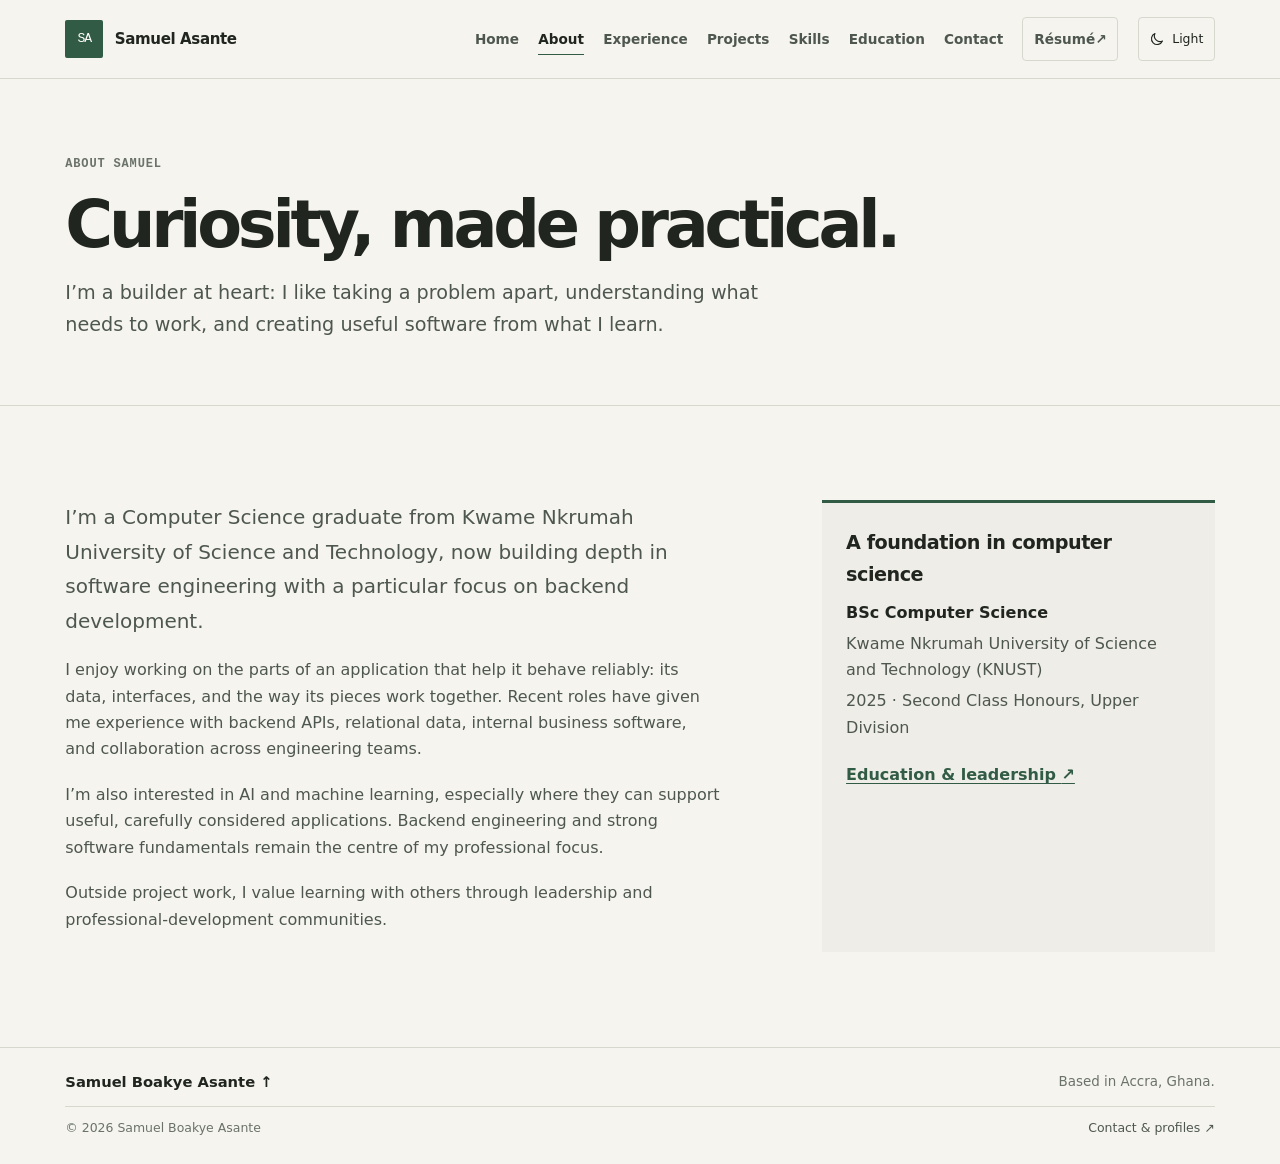
==== about.html @ 65deef9c "Add theme toggle functionality and project pages - Implemented theme toggle feature with dark and li" ====
<!doctype html>
<html lang="en" data-theme="light">
<head>
  <meta charset="utf-8"><meta name="viewport" content="width=device-width, initial-scale=1"><meta name="theme-color" content="#f5f4ef">
  <meta name="description" content="Learn about Samuel Boakye Asante, a computer science graduate and backend-focused software engineer based in Accra, Ghana.">
  <meta property="og:type" content="website"><meta property="og:title" content="About — Samuel Boakye Asante"><meta property="og:description" content="A practical, curious approach to backend engineering and building useful software.">
  <title>About — Samuel Boakye Asante</title><link rel="icon" href="assets/icons/favicon.svg" type="image/svg+xml"><link rel="stylesheet" href="css/styles.css"><script src="js/theme-init.js"></script><script src="js/site.js" defer></script>
</head>
<body>
  <a class="skip-link" href="#main">Skip to content</a>
  <header class="site-header"><div class="header-inner container">
    <a class="wordmark" href="index.html" aria-label="Samuel Boakye Asante, home"><span class="wordmark-mark" aria-hidden="true">SA</span><span class="wordmark-name">Samuel Asante</span></a>
    <button class="menu-toggle" type="button" aria-expanded="false" aria-controls="site-navigation" aria-label="Open navigation"><span class="menu-toggle-lines" aria-hidden="true"></span></button>
    <nav class="site-nav" id="site-navigation" aria-label="Main navigation" data-open="false"><a href="index.html">Home</a><a href="about.html" aria-current="page">About</a><a href="experience.html">Experience</a><a href="projects.html">Projects</a><a href="skills.html">Skills</a><a href="education.html">Education</a><a href="contact.html">Contact</a><a class="nav-resume" href="assets/documents/Samuel-Boakye-Asante-Resume.pdf" target="_blank" rel="noopener noreferrer">Résumé <span aria-hidden="true">↗</span></a>
      <button class="theme-toggle" type="button" aria-label="Switch to dark theme" aria-pressed="false"><svg class="theme-icon icon-moon" viewBox="0 0 24 24" aria-hidden="true"><path d="M20.2 15.1A8.5 8.5 0 0 1 8.9 3.8 8.6 8.6 0 1 0 20.2 15.1Z"/></svg><svg class="theme-icon icon-sun" viewBox="0 0 24 24" aria-hidden="true"><circle cx="12" cy="12" r="4"/><path d="M12 2v2m0 16v2M4.93 4.93l1.41 1.41m11.32 11.32 1.41 1.41M2 12h2m16 0h2M4.93 19.07l1.41-1.41M17.66 6.34l1.41-1.41"/></svg><span class="theme-toggle-label">Light</span></button>
    </nav>
  </div></header>
  <main id="main">
    <header class="page-intro"><div class="container"><p class="page-kicker">About Samuel</p><h1>Curiosity, made practical.</h1><p class="intro-copy">I’m a builder at heart: I like taking a problem apart, understanding what needs to work, and creating useful software from what I learn.</p></div></header>
    <section class="page-content container" aria-label="About and background"><div class="about-layout">
      <div class="prose">
        <p class="lead-copy">I’m a Computer Science graduate from Kwame Nkrumah University of Science and Technology, now building depth in software engineering with a particular focus on backend development.</p>
        <p>I enjoy working on the parts of an application that help it behave reliably: its data, interfaces, and the way its pieces work together. Recent roles have given me experience with backend APIs, relational data, internal business software, and collaboration across engineering teams.</p>
        <p>I’m also interested in AI and machine learning, especially where they can support useful, carefully considered applications. Backend engineering and strong software fundamentals remain the centre of my professional focus.</p>
        <p>Outside project work, I value learning with others through leadership and professional-development communities.</p>
      </div>
      <aside class="about-aside" aria-labelledby="foundation-title"><h2 id="foundation-title">A foundation in computer science</h2><p class="about-degree">BSc Computer Science</p><p>Kwame Nkrumah University of Science and Technology (KNUST)</p><p>2025 · Second Class Honours, Upper Division</p><a class="inline-link" href="education.html">Education &amp; leadership <span aria-hidden="true">↗</span></a></aside>
    </div></section>
  </main>
  <footer class="site-footer"><div class="footer-inner container"><a class="footer-name" href="index.html">Samuel Boakye Asante <span aria-hidden="true">↑</span></a><p>Based in Accra, Ghana.</p><div class="footer-meta"><span>© <span data-current-year>2026</span> Samuel Boakye Asante</span><a href="contact.html">Contact &amp; profiles <span aria-hidden="true">↗</span></a></div></div></footer>
</body>
</html>
---- css/styles.css ----
/* Editorial portfolio system: quiet neutrals, evergreen accents, clear type. */
:root {
  color-scheme: light;
  --page: #f5f4ef;
  --surface: #eeede7;
  --surface-raised: #fbfaf6;
  --surface-tint: #e8ece6;
  --ink: #20251f;
  --ink-soft: #4e574f;
  --muted: #6a726a;
  --line: #d6d8ce;
  --accent: #315b45;
  --accent-hover: #244936;
  --accent-soft: #e5ece5;
  --on-accent: #fffefa;
  --focus: #9a641c;
  --contact-panel: #e8ece6;
  --contact-panel-border: #d3dbd2;
  --contact-panel-ink: #202a22;
  --contact-panel-muted: #4d5a4f;
  --container: 1200px;
  --gutter: clamp(1.25rem, 5.1vw, 4.75rem);
  --space-section: clamp(3.75rem, 7.4vw, 6.75rem);
  --radius-small: 4px;
  --radius-medium: 10px;
  --ease: 160ms ease;
  --font-sans: "Aptos", "Segoe UI", system-ui, -apple-system, BlinkMacSystemFont, sans-serif;
  --font-mono: "Cascadia Code", "SFMono-Regular", Consolas, monospace;
}

html[data-theme="dark"] {
  color-scheme: dark;
  --page: #151a16;
  --surface: #1c241e;
  --surface-raised: #202922;
  --surface-tint: #222e25;
  --ink: #edf0e9;
  --ink-soft: #c3cbc1;
  --muted: #9ba59a;
  --line: #374239;
  --accent: #b5d0a2;
  --accent-hover: #d0e2c4;
  --accent-soft: #28372b;
  --on-accent: #1b241d;
  --focus: #f2d487;
  --contact-panel: #202b23;
  --contact-panel-border: #3b4a3d;
  --contact-panel-ink: #f0f3ec;
  --contact-panel-muted: #c1cbbf;
}

*, *::before, *::after { box-sizing: border-box; }
html { background: var(--page); scroll-padding-top: 6rem; }
body {
  margin: 0;
  background: var(--page);
  color: var(--ink);
  font-family: var(--font-sans);
  font-size: 1rem;
  line-height: 1.65;
  text-rendering: optimizeLegibility;
  -webkit-font-smoothing: antialiased;
}
body, button, a { transition: background-color var(--ease), color var(--ease), border-color var(--ease); }
a { color: inherit; }
button, a { -webkit-tap-highlight-color: transparent; }
button { font: inherit; }
svg { display: block; }
::selection { background: var(--accent); color: var(--on-accent); }

.container { width: min(var(--container), 100% - 2 * var(--gutter)); margin-inline: auto; }
.skip-link {
  position: fixed; z-index: 100; top: .75rem; left: .75rem; padding: .7rem 1rem;
  transform: translateY(-160%); background: var(--ink); color: var(--page); border-radius: var(--radius-small);
}
.skip-link:focus { transform: translateY(0); }
:focus-visible { outline: 3px solid var(--focus); outline-offset: 4px; }

.site-header { position: sticky; z-index: 20; top: 0; background: var(--page); border-bottom: 1px solid var(--line); }
.header-inner { min-height: 78px; display: flex; align-items: center; justify-content: space-between; gap: 1.5rem; }
.wordmark { display: inline-flex; align-items: center; gap: .72rem; text-decoration: none; flex: 0 0 auto; }
.wordmark-mark {
  display: grid; width: 38px; height: 38px; place-items: center; background: var(--accent); color: var(--on-accent);
  font-family: var(--font-mono); font-size: .82rem; letter-spacing: -.08em; border-radius: 2px;
}
.wordmark-name { font-size: .94rem; font-weight: 660; letter-spacing: -.025em; white-space: nowrap; }
.site-nav { display: flex; align-items: center; gap: clamp(.7rem, 1.5vw, 1.35rem); }
.site-nav > a { position: relative; padding: .55rem 0; color: var(--ink-soft); font-size: .85rem; font-weight: 560; text-decoration: none; white-space: nowrap; }
.site-nav > a::after { position: absolute; right: 0; bottom: .28rem; left: 0; height: 1px; background: var(--accent); content: ""; transform: scaleX(0); transform-origin: left; transition: transform var(--ease); }
.site-nav > a:hover, .site-nav > a[aria-current="page"] { color: var(--ink); }
.site-nav > a:hover::after, .site-nav > a[aria-current="page"]::after { transform: scaleX(1); }
.site-nav > a[aria-current="page"] { font-weight: 700; }
.nav-resume { min-height: 44px; display: inline-flex; align-items: center; padding: .5rem .68rem !important; border: 1px solid var(--line); border-radius: var(--radius-small); }
.nav-resume::after { display: none; }
.nav-resume::after { display: none; }
.theme-toggle, .menu-toggle {
  min-width: 44px; min-height: 44px; display: inline-flex; align-items: center; justify-content: center; gap: .45rem;
  border: 1px solid var(--line); border-radius: var(--radius-small); background: transparent; color: var(--ink); cursor: pointer;
}
.theme-toggle { padding: .45rem .65rem; font-size: .78rem; }
.theme-toggle:hover, .menu-toggle:hover { background: var(--surface); }
.theme-icon { width: 16px; height: 16px; fill: none; stroke: currentColor; stroke-width: 1.7; stroke-linecap: round; stroke-linejoin: round; }
.icon-sun { display: none; }
html[data-theme="dark"] .icon-moon { display: none; }
html[data-theme="dark"] .icon-sun { display: block; }
.menu-toggle { display: none; width: 44px; padding: 0; }
.menu-toggle-lines, .menu-toggle-lines::before, .menu-toggle-lines::after { width: 18px; height: 1.5px; display: block; background: currentColor; transition: transform var(--ease); }
.menu-toggle-lines { position: relative; }
.menu-toggle-lines::before, .menu-toggle-lines::after { position: absolute; left: 0; content: ""; }
.menu-toggle-lines::before { top: -6px; }
.menu-toggle-lines::after { top: 6px; }
.menu-toggle[aria-expanded="true"] .menu-toggle-lines { background: transparent; }
.menu-toggle[aria-expanded="true"] .menu-toggle-lines::before { top: 0; transform: rotate(45deg); }
.menu-toggle[aria-expanded="true"] .menu-toggle-lines::after { top: 0; transform: rotate(-45deg); }

.eyebrow, .section-index, .page-kicker, .subsection-label, .project-category, .entry-date, .meta-label {
  color: var(--muted); font-family: var(--font-mono); font-size: .75rem; font-weight: 560; letter-spacing: .07em; line-height: 1.45; text-transform: uppercase;
}
.eyebrow { display: flex; align-items: center; gap: .65rem; margin: 0 0 1.4rem; }
.eyebrow-rule { width: 26px; height: 1px; background: var(--accent); }
.page-intro { padding-block: clamp(3rem, 6vw, 5.1rem) clamp(2.6rem, 5vw, 4rem); border-bottom: 1px solid var(--line); }
.page-kicker { margin: 0 0 1.1rem; }
.page-intro h1, .hero h1, .case-header h1 {
  max-width: 950px; margin: 0; font-size: clamp(2.6rem, 6.4vw, 5.45rem); font-weight: 580; letter-spacing: -.065em; line-height: 1.02;
}
.page-intro h1 { font-size: clamp(2.55rem, 5.1vw, 4.35rem); }
.page-intro .intro-copy { max-width: 730px; margin: 1.25rem 0 0; color: var(--ink-soft); font-size: clamp(1.05rem, 1.7vw, 1.2rem); line-height: 1.65; }
.page-content { padding-block: var(--space-section); }
.section-heading { display: flex; align-items: baseline; justify-content: space-between; gap: 2rem; margin-bottom: 2rem; }
.section-heading h2, .content-heading { margin: 0; font-size: clamp(1.7rem, 3.5vw, 2.55rem); font-weight: 570; letter-spacing: -.045em; line-height: 1.13; }
.section-heading p:not(.section-index) { max-width: 560px; margin: .7rem 0 0; color: var(--ink-soft); }
.section-index { flex: 0 0 auto; margin: 0; }
.lead-copy { max-width: 760px; color: var(--ink-soft); font-size: clamp(1.06rem, 1.8vw, 1.25rem); line-height: 1.72; }
.lead-copy:first-child { margin-top: 0; }
.accent-text { color: var(--accent); }
.text-link, .inline-link { color: var(--accent); font-weight: 650; text-decoration-thickness: 1px; text-underline-offset: .2em; }
.text-link:hover, .inline-link:hover { color: var(--accent-hover); text-decoration-thickness: 2px; }
.button {
  min-height: 48px; display: inline-flex; align-items: center; justify-content: center; gap: .75rem; padding: .72rem 1rem;
  border: 1px solid transparent; border-radius: var(--radius-small); font-size: .9rem; font-weight: 650; line-height: 1.2; text-decoration: none;
}
.button-primary { background: var(--accent); color: var(--on-accent); }
.button-primary:hover { background: var(--accent-hover); }
.button-secondary { border-color: var(--line); background: transparent; color: var(--ink); }
.button-secondary:hover { background: var(--surface); }
.button-arrow { font-size: 1.08rem; }

/* Home: a shorter overview with clear next steps into the dedicated pages. */
.hero { display: grid; grid-template-columns: minmax(0, 1.55fr) minmax(250px, .75fr); gap: clamp(2.5rem, 7vw, 6.5rem); align-items: center; min-height: 540px; padding-block: clamp(4rem, 8vw, 7rem); }
.hero h1 { max-width: 810px; }
.hero h1 span { display: block; }
.hero .hero-accent { color: var(--accent); }
.hero-intro { max-width: 650px; margin: 1.5rem 0 0; color: var(--ink-soft); font-size: clamp(1.08rem, 1.8vw, 1.25rem); line-height: 1.7; }
.hero-actions { display: flex; align-items: center; flex-wrap: wrap; gap: .9rem 1.3rem; margin-top: 1.8rem; }
.hero-socials { display: flex; gap: 1.2rem; margin-top: 1.35rem; font-size: .9rem; }
.hero-card { align-self: stretch; display: flex; flex-direction: column; justify-content: space-between; min-height: 320px; padding: 1.6rem; border: 1px solid var(--line); background: var(--surface); }
.hero-card-label { margin: 0; color: var(--muted); font-family: var(--font-mono); font-size: .73rem; letter-spacing: .07em; text-transform: uppercase; }
.hero-card h2 { max-width: 280px; margin: 1.5rem 0 1rem; font-size: clamp(1.45rem, 2.3vw, 2rem); font-weight: 570; letter-spacing: -.045em; line-height: 1.2; }
.hero-card p:not(.hero-card-label) { max-width: 330px; margin: 0; color: var(--ink-soft); font-size: .95rem; }
.hero-card-bottom { display: flex; align-items: center; justify-content: space-between; gap: .7rem; margin-top: 2rem; padding-top: 1rem; border-top: 1px solid var(--line); color: var(--muted); font-size: .8rem; }
.hero-card-bottom strong { color: var(--ink); font-weight: 620; }
.home-work { padding-block: var(--space-section); background: var(--surface); border-block: 1px solid var(--line); }
.home-project-grid { display: grid; grid-template-columns: repeat(2, minmax(0, 1fr)); gap: 1rem; }
.home-project { display: grid; grid-template-columns: 50px 1fr auto; align-items: start; gap: 1rem; min-height: 150px; padding: 1.35rem; border: 1px solid var(--line); background: var(--page); text-decoration: none; }
.home-project:hover { border-color: var(--accent); }
.home-project-number { color: var(--muted); font-family: var(--font-mono); font-size: .76rem; }
.home-project h3 { margin: -.25rem 0 .35rem; font-size: 1.16rem; font-weight: 630; letter-spacing: -.025em; }
.home-project p { max-width: 500px; margin: 0; color: var(--ink-soft); font-size: .9rem; line-height: 1.55; }
.home-project-arrow { color: var(--accent); font-size: 1.2rem; }
.home-next { display: flex; justify-content: flex-end; margin-top: 1.5rem; }
.home-experience { display: grid; grid-template-columns: .7fr 1.3fr; gap: 3rem; padding-block: var(--space-section); }
.home-experience-copy h2 { max-width: 380px; margin: 0; font-size: clamp(1.75rem, 3vw, 2.5rem); font-weight: 560; letter-spacing: -.045em; line-height: 1.15; }
.home-experience-copy p { max-width: 380px; margin: .9rem 0 1.2rem; color: var(--ink-soft); }
.experience-preview { border-top: 1px solid var(--line); }
.experience-preview-row { display: grid; grid-template-columns: 155px 1fr; gap: 1.2rem; padding: 1.2rem 0; border-bottom: 1px solid var(--line); }
.experience-preview-row p { margin: 0; }
.experience-preview-row .entry-date { padding-top: .2rem; }
.experience-preview-row strong { display: block; font-size: 1.02rem; font-weight: 640; }
.experience-preview-row span { color: var(--ink-soft); font-size: .9rem; }

/* Dedicated content pages. */
.about-layout { display: grid; grid-template-columns: minmax(0, 1.25fr) minmax(240px, .75fr); gap: clamp(2.5rem, 8vw, 8rem); }
.prose { max-width: 740px; }
.prose p { margin: 0 0 1.2rem; color: var(--ink-soft); }
.about-aside { padding: 1.5rem; border-top: 3px solid var(--accent); background: var(--surface); }
.about-aside h2 { margin: 0 0 .55rem; font-size: 1.2rem; font-weight: 630; letter-spacing: -.025em; }
.about-aside p { margin: .3rem 0; color: var(--ink-soft); }
.about-aside .about-degree { color: var(--ink); font-weight: 630; }
.about-aside a { display: inline-block; margin-top: 1rem; }

.experience-list { border-top: 1px solid var(--line); }
.experience-entry { display: grid; grid-template-columns: minmax(160px, .38fr) minmax(0, 1fr); gap: clamp(1.5rem, 4vw, 4rem); padding: 2rem 0 2.2rem; border-bottom: 1px solid var(--line); }
.experience-date { margin: 0 0 .45rem; color: var(--muted); font-family: var(--font-mono); font-size: .77rem; line-height: 1.5; text-transform: uppercase; }
.experience-location { margin: 0; color: var(--muted); font-size: .9rem; }
.experience-main h2 { margin: 0; font-size: clamp(1.45rem, 2.5vw, 1.9rem); font-weight: 610; letter-spacing: -.035em; line-height: 1.2; }
.experience-org { margin: .35rem 0 .9rem; color: var(--accent); font-weight: 650; }
.experience-main > p:not(.experience-org) { max-width: 780px; margin: 0; color: var(--ink-soft); }
.experience-main ul { display: grid; gap: .55rem; margin: .95rem 0 0; padding-left: 1.2rem; color: var(--ink-soft); }
.experience-main li { padding-left: .15rem; }
.tag-list { display: flex; flex-wrap: wrap; gap: .45rem; margin-top: 1rem; }
.tag-list span { padding: .3rem .55rem; border: 1px solid var(--line); color: var(--ink-soft); font-size: .75rem; line-height: 1.35; }

.projects-grid { display: grid; grid-template-columns: repeat(2, minmax(0, 1fr)); gap: 1rem; }
.project-card { display: flex; flex-direction: column; min-height: 355px; padding: clamp(1.25rem, 2.5vw, 1.8rem); border: 1px solid var(--line); background: var(--surface-raised); }
.project-card:hover { border-color: color-mix(in srgb, var(--accent) 55%, var(--line)); }
.project-card-top { display: flex; align-items: center; justify-content: space-between; gap: .7rem; }
.project-number { color: var(--muted); font-family: var(--font-mono); font-size: .74rem; }
.project-category { font-size: .68rem; text-align: right; }
.project-card h2 { margin: 1.2rem 0 .65rem; font-size: clamp(1.35rem, 2.2vw, 1.75rem); font-weight: 625; letter-spacing: -.04em; line-height: 1.15; }
.project-card h2 a { text-decoration: none; }
.project-card h2 a:hover { color: var(--accent); }
.project-description { max-width: 560px; margin: 0; color: var(--ink-soft); font-size: .96rem; }
.project-role { margin: .85rem 0 0; color: var(--ink-soft); font-size: .86rem; }
.project-role strong { color: var(--ink); font-weight: 650; }
.project-card .tag-list { margin-top: 1rem; }
.project-card-bottom { display: flex; align-items: flex-end; justify-content: space-between; gap: 1rem; margin-top: auto; padding-top: 1.4rem; }
.project-status { display: flex; align-items: center; gap: .48rem; max-width: 260px; margin: 0; color: var(--muted); font-size: .8rem; line-height: 1.4; }
.status-mark { flex: 0 0 7px; width: 7px; height: 7px; border-radius: 50%; background: var(--accent); }
.project-links { display: flex; flex-wrap: wrap; justify-content: flex-end; gap: .75rem; font-size: .82rem; }
.projects-note { margin: 1.4rem 0 0; color: var(--muted); font-size: .86rem; }

.skills-grid { display: grid; grid-template-columns: repeat(2, minmax(0, 1fr)); border-top: 1px solid var(--line); }
.skill-group { padding: 1.5rem 1.5rem 1.5rem 0; border-bottom: 1px solid var(--line); }
.skill-group:nth-child(odd) { border-right: 1px solid var(--line); }
.skill-group:nth-child(even) { padding-left: 1.5rem; }
.skill-group h2 { margin: 0 0 .6rem; font-size: 1.08rem; font-weight: 640; letter-spacing: -.02em; }
.skill-group p { margin: 0; color: var(--ink-soft); }
.skills-note { max-width: 680px; margin: 1.4rem 0 0; color: var(--muted); font-size: .88rem; }

.education-layout { display: grid; grid-template-columns: minmax(0, 1.1fr) minmax(250px, .9fr); gap: 3rem; }
.credential-card { padding: 1.6rem; border: 1px solid var(--line); background: var(--surface); }
.credential-card + .credential-card { margin-top: 1rem; }
.credential-card .entry-date { margin: 0 0 .65rem; }
.credential-card h2 { margin: 0; font-size: 1.35rem; font-weight: 630; letter-spacing: -.03em; line-height: 1.25; }
.credential-card p { margin: .45rem 0 0; color: var(--ink-soft); }
.credential-card .credential-detail { color: var(--ink); font-weight: 620; }
.education-side h2 { margin: 0 0 1rem; font-size: 1.35rem; font-weight: 600; letter-spacing: -.035em; }
.leadership-list { margin: 0; padding: 0; list-style: none; border-top: 1px solid var(--line); }
.leadership-list li { display: grid; gap: .22rem; padding: 1rem 0; border-bottom: 1px solid var(--line); }
.leadership-list strong { font-size: .98rem; font-weight: 640; }
.leadership-list span { color: var(--ink-soft); font-size: .9rem; }

/* Contact uses quiet, theme-specific surfaces instead of an accent full-bleed block. */
.contact-layout { display: grid; grid-template-columns: minmax(0, .9fr) minmax(350px, 1.1fr); gap: clamp(2rem, 6vw, 5.5rem); align-items: start; }
.contact-intro h2 { max-width: 480px; margin: 0; font-size: clamp(2rem, 4vw, 3.3rem); font-weight: 570; letter-spacing: -.055em; line-height: 1.08; }
.contact-intro > p:not(.page-kicker) { max-width: 440px; margin: 1rem 0 1.4rem; color: var(--ink-soft); font-size: 1.05rem; }
.contact-panel { padding: clamp(1.25rem, 3vw, 2rem); border: 1px solid var(--contact-panel-border); background: var(--contact-panel); color: var(--contact-panel-ink); }
.contact-panel-heading { display: flex; align-items: baseline; justify-content: space-between; gap: 1rem; margin-bottom: .5rem; padding-bottom: 1rem; border-bottom: 1px solid var(--contact-panel-border); }
.contact-panel-heading h2 { margin: 0; font-size: 1.1rem; font-weight: 640; letter-spacing: -.02em; }
.contact-panel-heading span { color: var(--contact-panel-muted); font-family: var(--font-mono); font-size: .7rem; letter-spacing: .06em; text-transform: uppercase; }
.contact-list { margin: 0; }
.contact-row { display: grid; grid-template-columns: 108px minmax(0, 1fr); gap: .75rem; padding: .9rem 0; border-bottom: 1px solid var(--contact-panel-border); }
.contact-row dt { color: var(--contact-panel-muted); font-family: var(--font-mono); font-size: .72rem; letter-spacing: .045em; text-transform: uppercase; }
.contact-row dd { min-width: 0; margin: 0; overflow-wrap: anywhere; font-weight: 560; }
.contact-row a { color: var(--contact-panel-ink); text-decoration-color: var(--contact-panel-muted); text-underline-offset: .2em; }
.contact-row a:hover { color: var(--accent); text-decoration-color: currentColor; }
.contact-actions { display: flex; flex-wrap: wrap; gap: .7rem; margin-top: 1.3rem; }
.contact-actions .button-primary { background: var(--accent); color: var(--on-accent); }
.contact-actions .button-secondary { border-color: var(--contact-panel-border); color: var(--contact-panel-ink); }
.contact-actions .button-secondary:hover { background: var(--surface); }

/* Project detail pages. */
.case-header { padding-block: 2.6rem 3rem; border-bottom: 1px solid var(--line); }
.case-back { display: inline-flex; gap: .55rem; margin-bottom: 2.25rem; color: var(--accent); font-size: .88rem; font-weight: 620; text-decoration-thickness: 1px; text-underline-offset: .2em; }
.case-kicker { margin: 0 0 .8rem; color: var(--muted); font-family: var(--font-mono); font-size: .75rem; letter-spacing: .06em; text-transform: uppercase; }
.case-header h1 { font-size: clamp(2.7rem, 6vw, 4.9rem); }
.case-lede { max-width: 770px; margin: 1rem 0 0; color: var(--ink-soft); font-size: clamp(1.05rem, 1.8vw, 1.22rem); }
.case-meta { display: grid; grid-template-columns: repeat(3, minmax(0, 1fr)); gap: 1.5rem; margin: 2rem 0 0; padding-top: 1.2rem; border-top: 1px solid var(--line); }
.case-meta div { min-width: 0; }
.case-meta dt { margin-bottom: .3rem; color: var(--muted); font-family: var(--font-mono); font-size: .7rem; letter-spacing: .05em; text-transform: uppercase; }
.case-meta dd { margin: 0; color: var(--ink); font-size: .91rem; font-weight: 590; }
.case-body { display: grid; grid-template-columns: minmax(0, 1fr) 280px; gap: clamp(2.5rem, 8vw, 7rem); padding-block: clamp(3rem, 6vw, 5rem); }
.case-prose { max-width: 740px; }
.case-prose section + section { margin-top: 2.8rem; }
.case-prose h2 { margin: 0 0 .75rem; font-size: 1.45rem; font-weight: 620; letter-spacing: -.035em; }
.case-prose p { margin: 0 0 .9rem; color: var(--ink-soft); }
.case-aside { align-self: start; border-top: 2px solid var(--accent); }
.case-aside section { padding: 1.1rem 0; border-bottom: 1px solid var(--line); }
.case-aside h2 { margin: 0 0 .45rem; font-size: .95rem; font-weight: 650; }
.case-aside p { margin: 0; color: var(--ink-soft); font-size: .88rem; }
.case-aside .case-actions { margin-top: .75rem; }
.case-footer { display: flex; justify-content: space-between; gap: 1rem; padding-block: 1.4rem; border-top: 1px solid var(--line); }
.case-footer a { color: var(--accent); font-weight: 630; text-decoration-thickness: 1px; text-underline-offset: .2em; }

.site-footer { margin-top: auto; border-top: 1px solid var(--line); }
.footer-inner { display: grid; grid-template-columns: 1fr auto; gap: .7rem 2rem; align-items: center; padding-block: 1.4rem 1.6rem; }
.footer-name { font-size: .92rem; font-weight: 650; text-decoration: none; }
.footer-inner > p { justify-self: end; margin: 0; color: var(--muted); font-size: .84rem; }
.footer-meta { grid-column: 1 / -1; display: flex; justify-content: space-between; gap: 1rem; padding-top: .7rem; border-top: 1px solid var(--line); color: var(--muted); font-size: .78rem; }
.footer-meta a { color: var(--ink-soft); text-decoration: none; }
.footer-meta a:hover { color: var(--accent); text-decoration: underline; }

@media (max-width: 1080px) {
  .header-inner { min-height: 72px; }
  .menu-toggle { display: inline-flex; order: 3; }
  .site-nav {
    position: absolute; top: 100%; right: 0; left: 0; display: none; align-items: stretch; gap: 0;
    padding: .5rem var(--gutter) 1rem; border-bottom: 1px solid var(--line); background: var(--page);
  }
  .site-nav[data-open="true"] { display: flex; flex-direction: column; }
  .site-nav > a { padding: .78rem 0; border-bottom: 1px solid var(--line); }
  .site-nav > a::after { display: none; }
  .site-nav > a[aria-current="page"] { color: var(--accent); }
  .nav-resume { align-self: flex-start; margin-top: .65rem; padding: .5rem .68rem !important; border: 1px solid var(--line) !important; }
  .theme-toggle { align-self: flex-start; margin-top: .65rem; }
  .hero { min-height: 490px; }
}
@media (max-width: 760px) {
  :root { --gutter: 1.3rem; --space-section: 3.8rem; }
  .hero { grid-template-columns: 1fr; gap: 2rem; min-height: 0; padding-block: 4.2rem; }
  .hero-card { min-height: 260px; }
  .home-project-grid, .projects-grid { grid-template-columns: 1fr; }
  .home-project { min-height: 132px; }
  .home-experience, .about-layout, .education-layout, .contact-layout { grid-template-columns: 1fr; gap: 2rem; }
  .experience-entry { grid-template-columns: 1fr; gap: .8rem; padding-block: 1.6rem; }
  .experience-date { margin-bottom: .2rem; }
  .case-body { grid-template-columns: 1fr; gap: 2rem; }
  .case-aside { max-width: none; }
  .case-meta { gap: .9rem 1rem; }
  .section-heading { display: block; }
  .section-index { margin-bottom: .8rem; }
  .contact-layout { gap: 1.6rem; }
}
@media (max-width: 480px) {
  :root { --gutter: 1rem; }
  .wordmark-name { font-size: .87rem; }
  .wordmark-mark { width: 35px; height: 35px; }
  .hero h1, .page-intro h1 { font-size: clamp(2.35rem, 12vw, 3.5rem); }
  .page-intro { padding-top: 2.6rem; }
  .hero { padding-block: 3.2rem; }
  .hero-actions { align-items: stretch; }
  .hero-actions .button { width: 100%; }
  .hero-actions .text-link { padding-block: .45rem; }
  .home-project { grid-template-columns: 32px minmax(0, 1fr) 14px; gap: .65rem; padding: 1rem; }
  .home-project p { font-size: .85rem; }
  .experience-preview-row { grid-template-columns: 1fr; gap: .25rem; }
  .project-card { min-height: 0; }
  .project-card-bottom { align-items: flex-start; flex-direction: column; }
  .project-links { justify-content: flex-start; }
  .skills-grid { grid-template-columns: 1fr; }
  .skill-group, .skill-group:nth-child(even), .skill-group:nth-child(odd) { padding: 1.2rem 0; border-right: 0; }
  .case-meta { grid-template-columns: 1fr; }
  .case-footer { align-items: flex-start; flex-direction: column; }
  .contact-row { grid-template-columns: 82px minmax(0, 1fr); }
  .contact-panel-heading { align-items: flex-start; flex-direction: column; gap: .25rem; }
  .footer-inner { grid-template-columns: 1fr; }
  .footer-inner > p { justify-self: start; }
  .footer-meta { grid-column: auto; }
}
@media (prefers-reduced-motion: reduce) {
  *, *::before, *::after { scroll-behavior: auto !important; transition-duration: .01ms !important; animation-duration: .01ms !important; animation-iteration-count: 1 !important; }
}
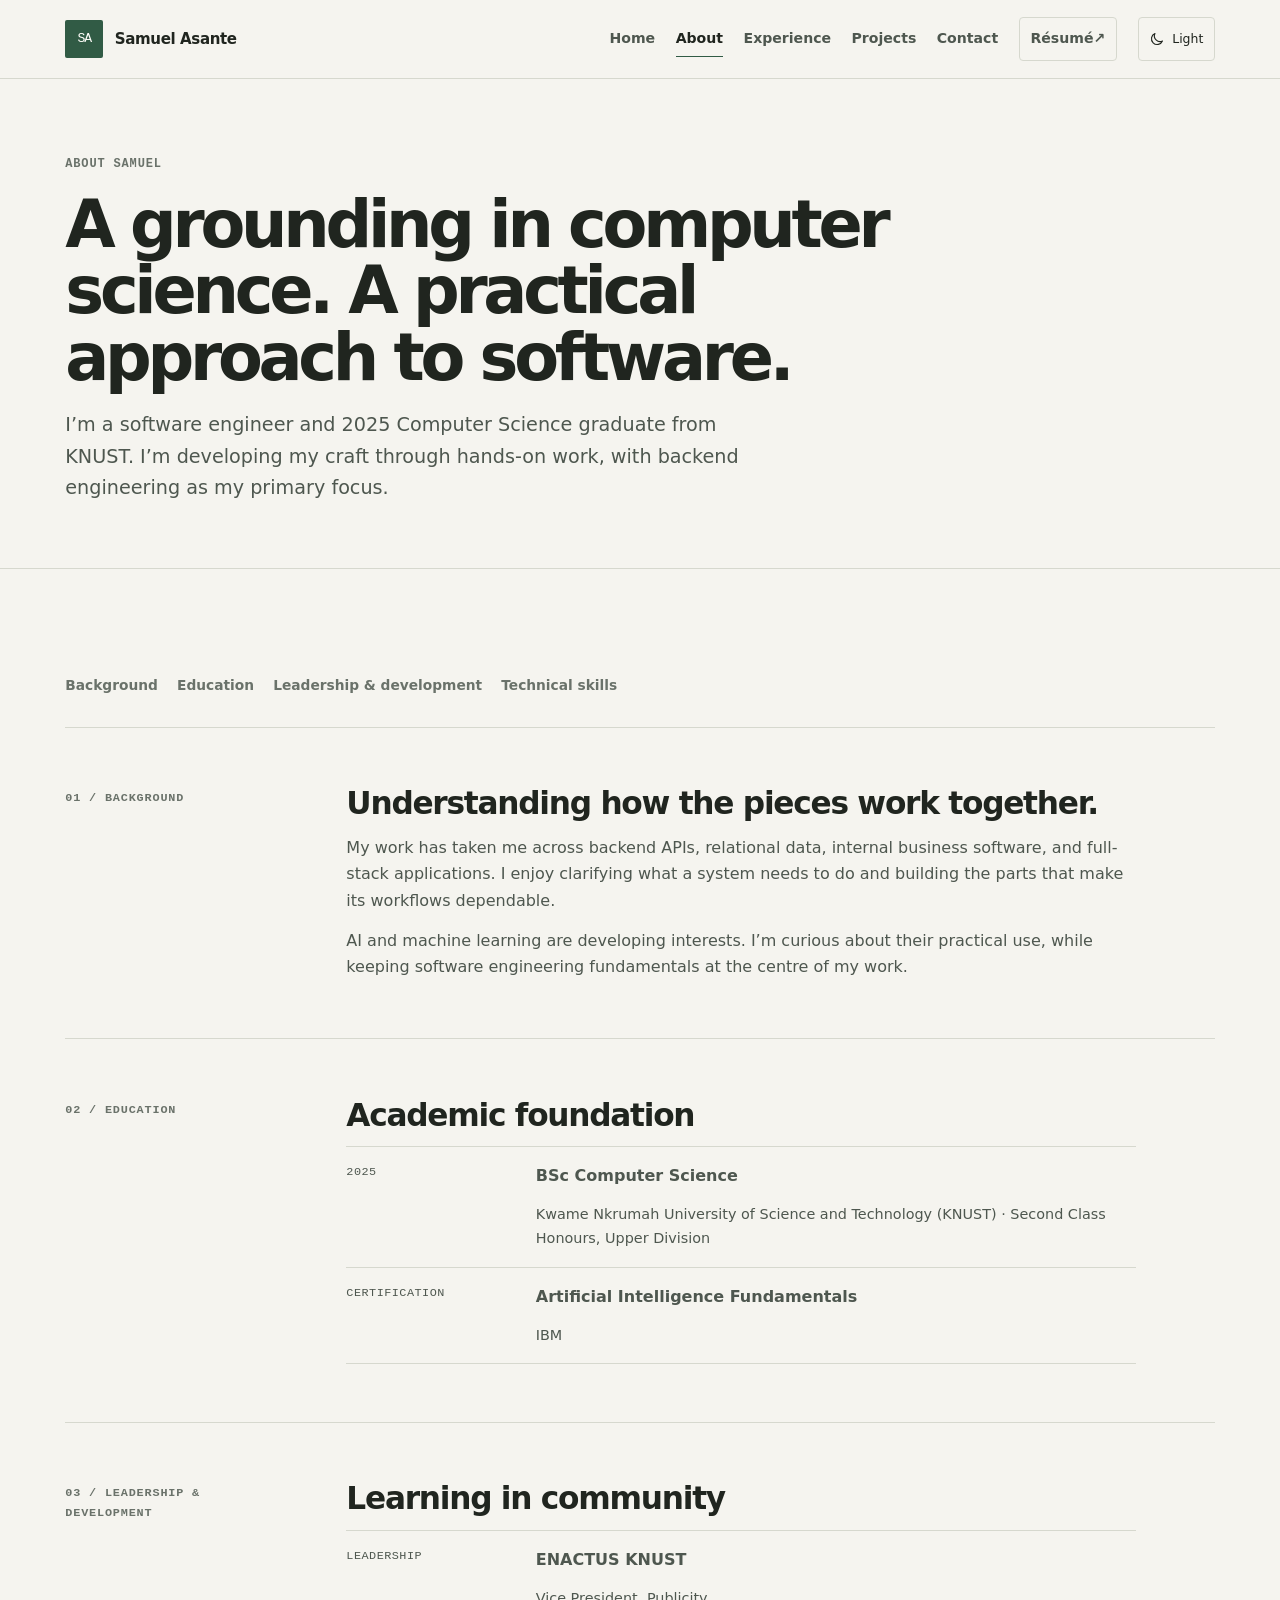
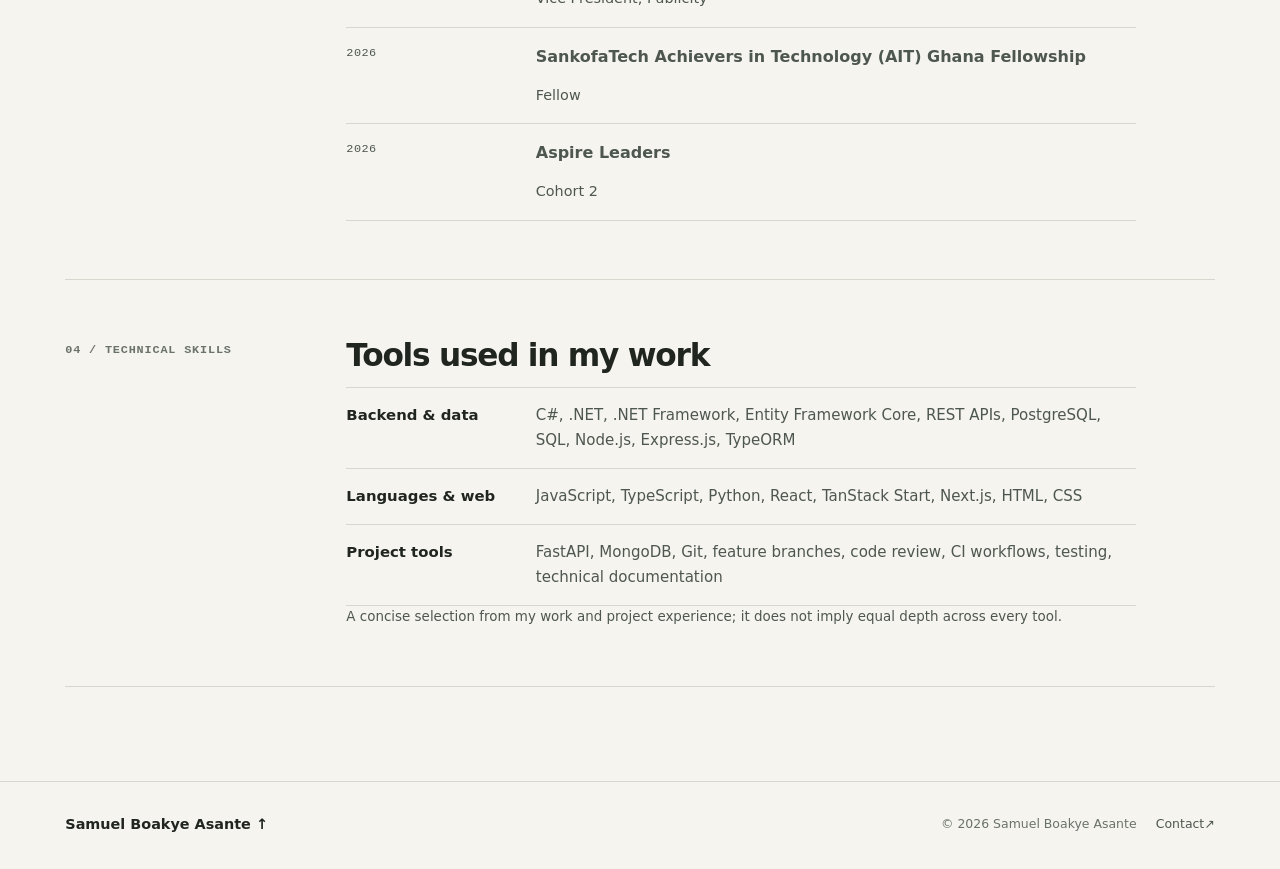
==== commit 38a10f60: "Refactor project pages for clarity and consistency; update metadata, improve descriptions, and strea" ====
--- a/about.html
+++ b/about.html
@@ -2,8 +2,8 @@
 <html lang="en" data-theme="light">
 <head>
   <meta charset="utf-8"><meta name="viewport" content="width=device-width, initial-scale=1"><meta name="theme-color" content="#f5f4ef">
-  <meta name="description" content="Learn about Samuel Boakye Asante, a computer science graduate and backend-focused software engineer based in Accra, Ghana.">
-  <meta property="og:type" content="website"><meta property="og:title" content="About — Samuel Boakye Asante"><meta property="og:description" content="A practical, curious approach to backend engineering and building useful software.">
+  <meta name="description" content="Samuel Boakye Asante’s background in computer science, software engineering, technical skills, and professional development.">
+  <meta property="og:type" content="website"><meta property="og:title" content="About — Samuel Boakye Asante"><meta property="og:description" content="Background, education, skills, and interests of software engineer Samuel Boakye Asante.">
   <title>About — Samuel Boakye Asante</title><link rel="icon" href="assets/icons/favicon.svg" type="image/svg+xml"><link rel="stylesheet" href="css/styles.css"><script src="js/theme-init.js"></script><script src="js/site.js" defer></script>
 </head>
 <body>
@@ -11,22 +11,34 @@
   <header class="site-header"><div class="header-inner container">
     <a class="wordmark" href="index.html" aria-label="Samuel Boakye Asante, home"><span class="wordmark-mark" aria-hidden="true">SA</span><span class="wordmark-name">Samuel Asante</span></a>
     <button class="menu-toggle" type="button" aria-expanded="false" aria-controls="site-navigation" aria-label="Open navigation"><span class="menu-toggle-lines" aria-hidden="true"></span></button>
-    <nav class="site-nav" id="site-navigation" aria-label="Main navigation" data-open="false"><a href="index.html">Home</a><a href="about.html" aria-current="page">About</a><a href="experience.html">Experience</a><a href="projects.html">Projects</a><a href="skills.html">Skills</a><a href="education.html">Education</a><a href="contact.html">Contact</a><a class="nav-resume" href="assets/documents/Samuel-Boakye-Asante-Resume.pdf" target="_blank" rel="noopener noreferrer">Résumé <span aria-hidden="true">↗</span></a>
+    <nav class="site-nav" id="site-navigation" aria-label="Main navigation" data-open="false"><a href="index.html">Home</a><a href="about.html" aria-current="page">About</a><a href="experience.html">Experience</a><a href="projects.html">Projects</a><a href="contact.html">Contact</a><a class="nav-resume" href="assets/documents/Samuel-Boakye-Asante-Resume.pdf" target="_blank" rel="noopener noreferrer">Résumé <span aria-hidden="true">↗</span></a>
       <button class="theme-toggle" type="button" aria-label="Switch to dark theme" aria-pressed="false"><svg class="theme-icon icon-moon" viewBox="0 0 24 24" aria-hidden="true"><path d="M20.2 15.1A8.5 8.5 0 0 1 8.9 3.8 8.6 8.6 0 1 0 20.2 15.1Z"/></svg><svg class="theme-icon icon-sun" viewBox="0 0 24 24" aria-hidden="true"><circle cx="12" cy="12" r="4"/><path d="M12 2v2m0 16v2M4.93 4.93l1.41 1.41m11.32 11.32 1.41 1.41M2 12h2m16 0h2M4.93 19.07l1.41-1.41M17.66 6.34l1.41-1.41"/></svg><span class="theme-toggle-label">Light</span></button>
     </nav>
   </div></header>
   <main id="main">
-    <header class="page-intro"><div class="container"><p class="page-kicker">About Samuel</p><h1>Curiosity, made practical.</h1><p class="intro-copy">I’m a builder at heart: I like taking a problem apart, understanding what needs to work, and creating useful software from what I learn.</p></div></header>
-    <section class="page-content container" aria-label="About and background"><div class="about-layout">
-      <div class="prose">
-        <p class="lead-copy">I’m a Computer Science graduate from Kwame Nkrumah University of Science and Technology, now building depth in software engineering with a particular focus on backend development.</p>
-        <p>I enjoy working on the parts of an application that help it behave reliably: its data, interfaces, and the way its pieces work together. Recent roles have given me experience with backend APIs, relational data, internal business software, and collaboration across engineering teams.</p>
-        <p>I’m also interested in AI and machine learning, especially where they can support useful, carefully considered applications. Backend engineering and strong software fundamentals remain the centre of my professional focus.</p>
-        <p>Outside project work, I value learning with others through leadership and professional-development communities.</p>
-      </div>
-      <aside class="about-aside" aria-labelledby="foundation-title"><h2 id="foundation-title">A foundation in computer science</h2><p class="about-degree">BSc Computer Science</p><p>Kwame Nkrumah University of Science and Technology (KNUST)</p><p>2025 · Second Class Honours, Upper Division</p><a class="inline-link" href="education.html">Education &amp; leadership <span aria-hidden="true">↗</span></a></aside>
-    </div></section>
+    <header class="page-intro"><div class="container"><p class="page-kicker">About Samuel</p><h1>A grounding in computer science. A practical approach to software.</h1><p class="intro-copy">I’m a software engineer and 2025 Computer Science graduate from KNUST. I’m developing my craft through hands-on work, with backend engineering as my primary focus.</p></div></header>
+    <div class="page-content container">
+      <nav class="about-index" aria-label="On this page"><a href="#background">Background</a><a href="#education">Education</a><a href="#leadership">Leadership &amp; development</a><a href="#skills">Technical skills</a></nav>
+      <section class="about-section" id="background" aria-labelledby="background-title"><p class="about-section-label">01 / Background</p><div class="about-section-content"><h2 id="background-title">Understanding how the pieces work together.</h2><p>My work has taken me across backend APIs, relational data, internal business software, and full-stack applications. I enjoy clarifying what a system needs to do and building the parts that make its workflows dependable.</p><p>AI and machine learning are developing interests. I’m curious about their practical use, while keeping software engineering fundamentals at the centre of my work.</p></div></section>
+
+      <section class="about-section" id="education" aria-labelledby="education-title"><p class="about-section-label">02 / Education</p><div class="about-section-content"><h2 id="education-title">Academic foundation</h2><div class="about-row-list">
+        <div class="about-row"><p class="about-row-label">2025</p><div><p class="about-row-main">BSc Computer Science</p><p class="about-row-detail">Kwame Nkrumah University of Science and Technology (KNUST) · Second Class Honours, Upper Division</p></div></div>
+        <div class="about-row"><p class="about-row-label">Certification</p><div><p class="about-row-main">Artificial Intelligence Fundamentals</p><p class="about-row-detail">IBM</p></div></div>
+      </div></div></section>
+
+      <section class="about-section" id="leadership" aria-labelledby="leadership-title"><p class="about-section-label">03 / Leadership &amp; development</p><div class="about-section-content"><h2 id="leadership-title">Learning in community</h2><div class="about-row-list">
+        <div class="about-row"><p class="about-row-label">Leadership</p><div><p class="about-row-main">ENACTUS KNUST</p><p class="about-row-detail">Vice President, Publicity</p></div></div>
+        <div class="about-row"><p class="about-row-label">2026</p><div><p class="about-row-main">SankofaTech Achievers in Technology (AIT) Ghana Fellowship</p><p class="about-row-detail">Fellow</p></div></div>
+        <div class="about-row"><p class="about-row-label">2026</p><div><p class="about-row-main">Aspire Leaders</p><p class="about-row-detail">Cohort 2</p></div></div>
+      </div></div></section>
+
+      <section class="about-section" id="skills" aria-labelledby="skills-title"><p class="about-section-label">04 / Technical skills</p><div class="about-section-content"><h2 id="skills-title">Tools used in my work</h2><div class="about-skill-list">
+        <div class="about-skill-row"><h3>Backend &amp; data</h3><p>C#, .NET, .NET Framework, Entity Framework Core, REST APIs, PostgreSQL, SQL, Node.js, Express.js, TypeORM</p></div>
+        <div class="about-skill-row"><h3>Languages &amp; web</h3><p>JavaScript, TypeScript, Python, React, TanStack Start, Next.js, HTML, CSS</p></div>
+        <div class="about-skill-row"><h3>Project tools</h3><p>FastAPI, MongoDB, Git, feature branches, code review, CI workflows, testing, technical documentation</p></div>
+      </div><p class="about-skills-note">A concise selection from my work and project experience; it does not imply equal depth across every tool.</p></div></section>
+    </div>
   </main>
-  <footer class="site-footer"><div class="footer-inner container"><a class="footer-name" href="index.html">Samuel Boakye Asante <span aria-hidden="true">↑</span></a><p>Based in Accra, Ghana.</p><div class="footer-meta"><span>© <span data-current-year>2026</span> Samuel Boakye Asante</span><a href="contact.html">Contact &amp; profiles <span aria-hidden="true">↗</span></a></div></div></footer>
+  <footer class="site-footer"><div class="footer-inner container"><a class="footer-name" href="index.html">Samuel Boakye Asante <span aria-hidden="true">↑</span></a><div class="footer-meta"><span>© <span data-current-year>2026</span> Samuel Boakye Asante</span><a href="contact.html">Contact <span aria-hidden="true">↗</span></a></div></div></footer>
 </body>
 </html>
--- a/css/styles.css
+++ b/css/styles.css
@@ -1,4 +1,4 @@
-/* Editorial portfolio system: quiet neutrals, evergreen accents, clear type. */
+/* Editorial portfolio system: warm neutrals, evergreen accents, clear type. */
 :root {
   color-scheme: light;
   --page: #f5f4ef;
@@ -21,6 +21,7 @@
   --container: 1200px;
   --gutter: clamp(1.25rem, 5.1vw, 4.75rem);
   --space-section: clamp(3.75rem, 7.4vw, 6.75rem);
+  --space-content: clamp(2.4rem, 4.5vw, 4rem);
   --radius-small: 4px;
   --radius-medium: 10px;
   --ease: 160ms ease;
@@ -78,20 +79,19 @@
 
 .site-header { position: sticky; z-index: 20; top: 0; background: var(--page); border-bottom: 1px solid var(--line); }
 .header-inner { min-height: 78px; display: flex; align-items: center; justify-content: space-between; gap: 1.5rem; }
-.wordmark { display: inline-flex; align-items: center; gap: .72rem; text-decoration: none; flex: 0 0 auto; }
+.wordmark { min-height: 44px; display: inline-flex; align-items: center; gap: .72rem; text-decoration: none; flex: 0 0 auto; }
 .wordmark-mark {
   display: grid; width: 38px; height: 38px; place-items: center; background: var(--accent); color: var(--on-accent);
   font-family: var(--font-mono); font-size: .82rem; letter-spacing: -.08em; border-radius: 2px;
 }
 .wordmark-name { font-size: .94rem; font-weight: 660; letter-spacing: -.025em; white-space: nowrap; }
-.site-nav { display: flex; align-items: center; gap: clamp(.7rem, 1.5vw, 1.35rem); }
-.site-nav > a { position: relative; padding: .55rem 0; color: var(--ink-soft); font-size: .85rem; font-weight: 560; text-decoration: none; white-space: nowrap; }
+.site-nav { display: flex; align-items: center; gap: clamp(.8rem, 1.6vw, 1.4rem); }
+.site-nav > a { min-height: 44px; position: relative; display: inline-flex; align-items: center; padding: .4rem 0; color: var(--ink-soft); font-size: .88rem; font-weight: 560; text-decoration: none; white-space: nowrap; }
 .site-nav > a::after { position: absolute; right: 0; bottom: .28rem; left: 0; height: 1px; background: var(--accent); content: ""; transform: scaleX(0); transform-origin: left; transition: transform var(--ease); }
 .site-nav > a:hover, .site-nav > a[aria-current="page"] { color: var(--ink); }
 .site-nav > a:hover::after, .site-nav > a[aria-current="page"]::after { transform: scaleX(1); }
 .site-nav > a[aria-current="page"] { font-weight: 700; }
 .nav-resume { min-height: 44px; display: inline-flex; align-items: center; padding: .5rem .68rem !important; border: 1px solid var(--line); border-radius: var(--radius-small); }
-.nav-resume::after { display: none; }
 .nav-resume::after { display: none; }
 .theme-toggle, .menu-toggle {
   min-width: 44px; min-height: 44px; display: inline-flex; align-items: center; justify-content: center; gap: .45rem;
@@ -121,18 +121,17 @@
 .page-intro { padding-block: clamp(3rem, 6vw, 5.1rem) clamp(2.6rem, 5vw, 4rem); border-bottom: 1px solid var(--line); }
 .page-kicker { margin: 0 0 1.1rem; }
 .page-intro h1, .hero h1, .case-header h1 {
-  max-width: 950px; margin: 0; font-size: clamp(2.6rem, 6.4vw, 5.45rem); font-weight: 580; letter-spacing: -.065em; line-height: 1.02;
+  max-width: 950px; margin: 0; font-size: clamp(2.6rem, 6.1vw, 5.1rem); font-weight: 580; letter-spacing: -.065em; line-height: 1.02;
 }
 .page-intro h1 { font-size: clamp(2.55rem, 5.1vw, 4.35rem); }
-.page-intro .intro-copy { max-width: 730px; margin: 1.25rem 0 0; color: var(--ink-soft); font-size: clamp(1.05rem, 1.7vw, 1.2rem); line-height: 1.65; }
+.page-intro .intro-copy { max-width: 720px; margin: 1.15rem 0 0; color: var(--ink-soft); font-size: clamp(1.05rem, 1.7vw, 1.2rem); line-height: 1.65; }
 .page-content { padding-block: var(--space-section); }
-.section-heading { display: flex; align-items: baseline; justify-content: space-between; gap: 2rem; margin-bottom: 2rem; }
+.section-heading { display: flex; align-items: baseline; justify-content: space-between; gap: 2rem; margin-bottom: 1.5rem; }
 .section-heading h2, .content-heading { margin: 0; font-size: clamp(1.7rem, 3.5vw, 2.55rem); font-weight: 570; letter-spacing: -.045em; line-height: 1.13; }
 .section-heading p:not(.section-index) { max-width: 560px; margin: .7rem 0 0; color: var(--ink-soft); }
 .section-index { flex: 0 0 auto; margin: 0; }
 .lead-copy { max-width: 760px; color: var(--ink-soft); font-size: clamp(1.06rem, 1.8vw, 1.25rem); line-height: 1.72; }
 .lead-copy:first-child { margin-top: 0; }
-.accent-text { color: var(--accent); }
 .text-link, .inline-link { color: var(--accent); font-weight: 650; text-decoration-thickness: 1px; text-underline-offset: .2em; }
 .text-link:hover, .inline-link:hover { color: var(--accent-hover); text-decoration-thickness: 2px; }
 .button {
@@ -145,105 +144,92 @@
 .button-secondary:hover { background: var(--surface); }
 .button-arrow { font-size: 1.08rem; }
 
-/* Home: a shorter overview with clear next steps into the dedicated pages. */
-.hero { display: grid; grid-template-columns: minmax(0, 1.55fr) minmax(250px, .75fr); gap: clamp(2.5rem, 7vw, 6.5rem); align-items: center; min-height: 540px; padding-block: clamp(4rem, 8vw, 7rem); }
-.hero h1 { max-width: 810px; }
+/* Home: identity first, then two quiet routes into the deeper pages. */
+.hero { padding-block: clamp(4.5rem, 9vw, 7.5rem) clamp(4rem, 7vw, 6rem); }
+.hero-main { max-width: 1020px; }
+.hero h1 { max-width: 960px; font-size: clamp(3rem, 6vw, 5rem); }
 .hero h1 span { display: block; }
 .hero .hero-accent { color: var(--accent); }
-.hero-intro { max-width: 650px; margin: 1.5rem 0 0; color: var(--ink-soft); font-size: clamp(1.08rem, 1.8vw, 1.25rem); line-height: 1.7; }
-.hero-actions { display: flex; align-items: center; flex-wrap: wrap; gap: .9rem 1.3rem; margin-top: 1.8rem; }
-.hero-socials { display: flex; gap: 1.2rem; margin-top: 1.35rem; font-size: .9rem; }
-.hero-card { align-self: stretch; display: flex; flex-direction: column; justify-content: space-between; min-height: 320px; padding: 1.6rem; border: 1px solid var(--line); background: var(--surface); }
-.hero-card-label { margin: 0; color: var(--muted); font-family: var(--font-mono); font-size: .73rem; letter-spacing: .07em; text-transform: uppercase; }
-.hero-card h2 { max-width: 280px; margin: 1.5rem 0 1rem; font-size: clamp(1.45rem, 2.3vw, 2rem); font-weight: 570; letter-spacing: -.045em; line-height: 1.2; }
-.hero-card p:not(.hero-card-label) { max-width: 330px; margin: 0; color: var(--ink-soft); font-size: .95rem; }
-.hero-card-bottom { display: flex; align-items: center; justify-content: space-between; gap: .7rem; margin-top: 2rem; padding-top: 1rem; border-top: 1px solid var(--line); color: var(--muted); font-size: .8rem; }
-.hero-card-bottom strong { color: var(--ink); font-weight: 620; }
+.hero-intro { max-width: 680px; margin: 1.45rem 0 0; color: var(--ink-soft); font-size: clamp(1.08rem, 1.8vw, 1.23rem); line-height: 1.7; }
+.hero-actions { display: flex; align-items: center; flex-wrap: wrap; gap: .9rem 1rem; margin-top: 1.65rem; }
+.hero-socials { display: flex; gap: 1.25rem; margin-top: 1.15rem; font-size: .88rem; }
+.hero-socials a { min-height: 44px; display: inline-flex; align-items: center; }
 .home-work { padding-block: var(--space-section); background: var(--surface); border-block: 1px solid var(--line); }
-.home-project-grid { display: grid; grid-template-columns: repeat(2, minmax(0, 1fr)); gap: 1rem; }
-.home-project { display: grid; grid-template-columns: 50px 1fr auto; align-items: start; gap: 1rem; min-height: 150px; padding: 1.35rem; border: 1px solid var(--line); background: var(--page); text-decoration: none; }
-.home-project:hover { border-color: var(--accent); }
+.home-project-list { border-top: 1px solid var(--line); }
+.home-project { display: grid; grid-template-columns: 58px minmax(0, 1fr) minmax(170px, .45fr) 24px; align-items: center; gap: 1.2rem; padding: 1.2rem 0; border-bottom: 1px solid var(--line); text-decoration: none; }
+.home-project:hover h3 { color: var(--accent); }
 .home-project-number { color: var(--muted); font-family: var(--font-mono); font-size: .76rem; }
-.home-project h3 { margin: -.25rem 0 .35rem; font-size: 1.16rem; font-weight: 630; letter-spacing: -.025em; }
-.home-project p { max-width: 500px; margin: 0; color: var(--ink-soft); font-size: .9rem; line-height: 1.55; }
-.home-project-arrow { color: var(--accent); font-size: 1.2rem; }
-.home-next { display: flex; justify-content: flex-end; margin-top: 1.5rem; }
-.home-experience { display: grid; grid-template-columns: .7fr 1.3fr; gap: 3rem; padding-block: var(--space-section); }
-.home-experience-copy h2 { max-width: 380px; margin: 0; font-size: clamp(1.75rem, 3vw, 2.5rem); font-weight: 560; letter-spacing: -.045em; line-height: 1.15; }
-.home-experience-copy p { max-width: 380px; margin: .9rem 0 1.2rem; color: var(--ink-soft); }
-.experience-preview { border-top: 1px solid var(--line); }
-.experience-preview-row { display: grid; grid-template-columns: 155px 1fr; gap: 1.2rem; padding: 1.2rem 0; border-bottom: 1px solid var(--line); }
-.experience-preview-row p { margin: 0; }
-.experience-preview-row .entry-date { padding-top: .2rem; }
-.experience-preview-row strong { display: block; font-size: 1.02rem; font-weight: 640; }
-.experience-preview-row span { color: var(--ink-soft); font-size: .9rem; }
-
-/* Dedicated content pages. */
-.about-layout { display: grid; grid-template-columns: minmax(0, 1.25fr) minmax(240px, .75fr); gap: clamp(2.5rem, 8vw, 8rem); }
-.prose { max-width: 740px; }
-.prose p { margin: 0 0 1.2rem; color: var(--ink-soft); }
-.about-aside { padding: 1.5rem; border-top: 3px solid var(--accent); background: var(--surface); }
-.about-aside h2 { margin: 0 0 .55rem; font-size: 1.2rem; font-weight: 630; letter-spacing: -.025em; }
-.about-aside p { margin: .3rem 0; color: var(--ink-soft); }
-.about-aside .about-degree { color: var(--ink); font-weight: 630; }
-.about-aside a { display: inline-block; margin-top: 1rem; }
-
+.home-project h3 { margin: 0; font-size: 1.14rem; font-weight: 640; letter-spacing: -.025em; transition: color var(--ease); }
+.home-project-description { margin: .28rem 0 0; color: var(--ink-soft); font-size: .91rem; line-height: 1.55; }
+.home-project-status { justify-self: end; color: var(--muted); font-size: .82rem; text-align: right; }
+.home-project-arrow { color: var(--accent); font-size: 1.1rem; }
+.home-experience { display: grid; grid-template-columns: minmax(220px, .65fr) minmax(0, 1.35fr); gap: clamp(2rem, 6vw, 5.5rem); align-items: start; padding-block: var(--space-section); }
+.home-experience-copy h2 { max-width: 350px; margin: 0; font-size: clamp(1.75rem, 3vw, 2.5rem); font-weight: 560; letter-spacing: -.045em; line-height: 1.15; }
+.home-experience-copy p { max-width: 430px; margin: .8rem 0 1.1rem; color: var(--ink-soft); }
+.home-experience-note { align-self: center; max-width: 600px; padding: .2rem 0 .2rem 1.4rem; border-left: 2px solid var(--accent); color: var(--ink-soft); font-size: 1.05rem; }
+
+/* About: education, leadership, and skills are open editorial groups. */
+.about-index { display: flex; flex-wrap: wrap; gap: .65rem 1.2rem; padding-bottom: 1.2rem; border-bottom: 1px solid var(--line); }
+.about-index a { min-height: 44px; display: inline-flex; align-items: center; color: var(--muted); font-size: .86rem; font-weight: 560; text-decoration: none; }
+.about-index a:hover { color: var(--accent); text-decoration: underline; text-underline-offset: .2em; }
+.about-section { display: grid; grid-template-columns: minmax(155px, .4fr) minmax(0, 1.6fr); gap: clamp(1.5rem, 5vw, 4.5rem); padding-block: var(--space-content); border-bottom: 1px solid var(--line); scroll-margin-top: 6rem; }
+.about-section-label { margin: .25rem 0 0; color: var(--muted); font-family: var(--font-mono); font-size: .74rem; font-weight: 560; letter-spacing: .07em; text-transform: uppercase; }
+.about-section-content { max-width: 790px; }
+.about-section-content h2 { margin: 0 0 .75rem; font-size: clamp(1.45rem, 2.6vw, 1.95rem); font-weight: 600; letter-spacing: -.04em; line-height: 1.2; }
+.about-section-content p { margin: 0 0 .85rem; color: var(--ink-soft); }
+.about-section-content p:last-child { margin-bottom: 0; }
+.about-row-list { border-top: 1px solid var(--line); }
+.about-row { display: grid; grid-template-columns: minmax(150px, .44fr) minmax(0, 1.56fr); gap: 1.25rem; padding: 1rem 0; border-bottom: 1px solid var(--line); }
+.about-row-label { margin: 0; color: var(--muted); font-family: var(--font-mono); font-size: .74rem; letter-spacing: .04em; text-transform: uppercase; }
+.about-row-main { margin: 0; color: var(--ink); font-weight: 610; }
+.about-row-detail { margin: .16rem 0 0; color: var(--ink-soft); font-size: .9rem; }
+.about-skill-list { border-top: 1px solid var(--line); }
+.about-skill-row { display: grid; grid-template-columns: minmax(155px, .44fr) minmax(0, 1.56fr); gap: 1.25rem; padding: .95rem 0; border-bottom: 1px solid var(--line); }
+.about-skill-row h3 { margin: 0; font-size: .93rem; font-weight: 650; }
+.about-skill-row p { margin: 0; color: var(--ink-soft); font-size: .94rem; }
+.about-skills-note { margin: .85rem 0 0; color: var(--muted); font-size: .84rem; }
+
+/* Experience: open timeline rows keep dates, roles, evidence, and tools distinct. */
 .experience-list { border-top: 1px solid var(--line); }
-.experience-entry { display: grid; grid-template-columns: minmax(160px, .38fr) minmax(0, 1fr); gap: clamp(1.5rem, 4vw, 4rem); padding: 2rem 0 2.2rem; border-bottom: 1px solid var(--line); }
+.experience-entry { display: grid; grid-template-columns: minmax(165px, .38fr) minmax(0, 1fr); gap: clamp(1.5rem, 4vw, 4rem); padding: 2rem 0 2.15rem; border-bottom: 1px solid var(--line); }
 .experience-date { margin: 0 0 .45rem; color: var(--muted); font-family: var(--font-mono); font-size: .77rem; line-height: 1.5; text-transform: uppercase; }
 .experience-location { margin: 0; color: var(--muted); font-size: .9rem; }
 .experience-main h2 { margin: 0; font-size: clamp(1.45rem, 2.5vw, 1.9rem); font-weight: 610; letter-spacing: -.035em; line-height: 1.2; }
-.experience-org { margin: .35rem 0 .9rem; color: var(--accent); font-weight: 650; }
-.experience-main > p:not(.experience-org) { max-width: 780px; margin: 0; color: var(--ink-soft); }
-.experience-main ul { display: grid; gap: .55rem; margin: .95rem 0 0; padding-left: 1.2rem; color: var(--ink-soft); }
+.experience-org { margin: .3rem 0 .8rem; color: var(--accent); font-weight: 650; }
+.experience-main > p:not(.experience-org):not(.experience-tools) { max-width: 790px; margin: 0; color: var(--ink-soft); }
+.experience-main ul { display: grid; gap: .48rem; max-width: 790px; margin: .85rem 0 0; padding-left: 1.2rem; color: var(--ink-soft); }
 .experience-main li { padding-left: .15rem; }
-.tag-list { display: flex; flex-wrap: wrap; gap: .45rem; margin-top: 1rem; }
-.tag-list span { padding: .3rem .55rem; border: 1px solid var(--line); color: var(--ink-soft); font-size: .75rem; line-height: 1.35; }
-
-.projects-grid { display: grid; grid-template-columns: repeat(2, minmax(0, 1fr)); gap: 1rem; }
-.project-card { display: flex; flex-direction: column; min-height: 355px; padding: clamp(1.25rem, 2.5vw, 1.8rem); border: 1px solid var(--line); background: var(--surface-raised); }
-.project-card:hover { border-color: color-mix(in srgb, var(--accent) 55%, var(--line)); }
-.project-card-top { display: flex; align-items: center; justify-content: space-between; gap: .7rem; }
-.project-number { color: var(--muted); font-family: var(--font-mono); font-size: .74rem; }
-.project-category { font-size: .68rem; text-align: right; }
-.project-card h2 { margin: 1.2rem 0 .65rem; font-size: clamp(1.35rem, 2.2vw, 1.75rem); font-weight: 625; letter-spacing: -.04em; line-height: 1.15; }
+.experience-tools { margin: .9rem 0 0; color: var(--muted); font-size: .84rem; }
+.experience-tools strong { margin-right: .35rem; color: var(--ink); font-size: .74rem; font-family: var(--font-mono); letter-spacing: .04em; text-transform: uppercase; }
+
+/* Projects: the rows are project units, without a box around every one. */
+.projects-grid { display: grid; grid-template-columns: 1fr; border-top: 1px solid var(--line); }
+.project-card {
+  display: grid; grid-template-columns: 62px minmax(0, 1fr) minmax(210px, .42fr); gap: 1.1rem 1.8rem;
+  padding: 1.65rem 0 1.8rem; border-bottom: 1px solid var(--line); background: transparent;
+}
+.project-card:hover { border-color: var(--accent); }
+.project-card-top { grid-column: 1; grid-row: 1 / span 5; display: flex; flex-direction: column; align-items: flex-start; gap: .55rem; }
+.project-number { color: var(--muted); font-family: var(--font-mono); font-size: .78rem; }
+.project-category { max-width: 82px; font-size: .64rem; line-height: 1.55; }
+.project-card h2 { grid-column: 2; grid-row: 1; margin: -.15rem 0 0; font-size: clamp(1.35rem, 2.2vw, 1.75rem); font-weight: 625; letter-spacing: -.04em; line-height: 1.15; }
 .project-card h2 a { text-decoration: none; }
 .project-card h2 a:hover { color: var(--accent); }
-.project-description { max-width: 560px; margin: 0; color: var(--ink-soft); font-size: .96rem; }
-.project-role { margin: .85rem 0 0; color: var(--ink-soft); font-size: .86rem; }
+.project-description { grid-column: 2; grid-row: 2; max-width: 640px; margin: 0; color: var(--ink-soft); font-size: .96rem; }
+.project-role { grid-column: 2; grid-row: 3; margin: 0; color: var(--ink-soft); font-size: .86rem; }
 .project-role strong { color: var(--ink); font-weight: 650; }
-.project-card .tag-list { margin-top: 1rem; }
-.project-card-bottom { display: flex; align-items: flex-end; justify-content: space-between; gap: 1rem; margin-top: auto; padding-top: 1.4rem; }
-.project-status { display: flex; align-items: center; gap: .48rem; max-width: 260px; margin: 0; color: var(--muted); font-size: .8rem; line-height: 1.4; }
+.project-tools { grid-column: 2; grid-row: 4; margin: 0; color: var(--muted); font-size: .79rem; line-height: 1.5; }
+.project-card-bottom { grid-column: 3; grid-row: 1 / span 5; display: flex; flex-direction: column; align-items: flex-end; justify-content: flex-start; gap: 1rem; text-align: right; }
+.project-status { display: flex; align-items: center; justify-content: flex-end; gap: .48rem; max-width: 245px; margin: 0 0 auto; color: var(--muted); font-size: .8rem; line-height: 1.45; }
 .status-mark { flex: 0 0 7px; width: 7px; height: 7px; border-radius: 50%; background: var(--accent); }
-.project-links { display: flex; flex-wrap: wrap; justify-content: flex-end; gap: .75rem; font-size: .82rem; }
-.projects-note { margin: 1.4rem 0 0; color: var(--muted); font-size: .86rem; }
-
-.skills-grid { display: grid; grid-template-columns: repeat(2, minmax(0, 1fr)); border-top: 1px solid var(--line); }
-.skill-group { padding: 1.5rem 1.5rem 1.5rem 0; border-bottom: 1px solid var(--line); }
-.skill-group:nth-child(odd) { border-right: 1px solid var(--line); }
-.skill-group:nth-child(even) { padding-left: 1.5rem; }
-.skill-group h2 { margin: 0 0 .6rem; font-size: 1.08rem; font-weight: 640; letter-spacing: -.02em; }
-.skill-group p { margin: 0; color: var(--ink-soft); }
-.skills-note { max-width: 680px; margin: 1.4rem 0 0; color: var(--muted); font-size: .88rem; }
-
-.education-layout { display: grid; grid-template-columns: minmax(0, 1.1fr) minmax(250px, .9fr); gap: 3rem; }
-.credential-card { padding: 1.6rem; border: 1px solid var(--line); background: var(--surface); }
-.credential-card + .credential-card { margin-top: 1rem; }
-.credential-card .entry-date { margin: 0 0 .65rem; }
-.credential-card h2 { margin: 0; font-size: 1.35rem; font-weight: 630; letter-spacing: -.03em; line-height: 1.25; }
-.credential-card p { margin: .45rem 0 0; color: var(--ink-soft); }
-.credential-card .credential-detail { color: var(--ink); font-weight: 620; }
-.education-side h2 { margin: 0 0 1rem; font-size: 1.35rem; font-weight: 600; letter-spacing: -.035em; }
-.leadership-list { margin: 0; padding: 0; list-style: none; border-top: 1px solid var(--line); }
-.leadership-list li { display: grid; gap: .22rem; padding: 1rem 0; border-bottom: 1px solid var(--line); }
-.leadership-list strong { font-size: .98rem; font-weight: 640; }
-.leadership-list span { color: var(--ink-soft); font-size: .9rem; }
-
-/* Contact uses quiet, theme-specific surfaces instead of an accent full-bleed block. */
+.project-links { display: flex; flex-wrap: wrap; justify-content: flex-end; gap: .8rem; margin-top: auto; font-size: .82rem; }
+.project-links a { min-height: 44px; display: inline-flex; align-items: center; }
+
+/* Contact is the one intentional panel: it groups the details for quick use. */
 .contact-layout { display: grid; grid-template-columns: minmax(0, .9fr) minmax(350px, 1.1fr); gap: clamp(2rem, 6vw, 5.5rem); align-items: start; }
-.contact-intro h2 { max-width: 480px; margin: 0; font-size: clamp(2rem, 4vw, 3.3rem); font-weight: 570; letter-spacing: -.055em; line-height: 1.08; }
-.contact-intro > p:not(.page-kicker) { max-width: 440px; margin: 1rem 0 1.4rem; color: var(--ink-soft); font-size: 1.05rem; }
+.contact-primary h2 { margin: 0 0 .75rem; font-size: clamp(1.35rem, 2.4vw, 1.75rem); font-weight: 610; letter-spacing: -.035em; }
+.contact-primary p { max-width: 440px; margin: 0 0 1rem; color: var(--ink-soft); }
+.contact-email { display: inline-block; margin-bottom: 1.15rem; color: var(--accent); font-size: clamp(1.2rem, 2.4vw, 1.65rem); font-weight: 650; letter-spacing: -.025em; overflow-wrap: anywhere; text-underline-offset: .2em; }
 .contact-panel { padding: clamp(1.25rem, 3vw, 2rem); border: 1px solid var(--contact-panel-border); background: var(--contact-panel); color: var(--contact-panel-ink); }
 .contact-panel-heading { display: flex; align-items: baseline; justify-content: space-between; gap: 1rem; margin-bottom: .5rem; padding-bottom: 1rem; border-bottom: 1px solid var(--contact-panel-border); }
 .contact-panel-heading h2 { margin: 0; font-size: 1.1rem; font-weight: 640; letter-spacing: -.02em; }
@@ -254,43 +240,44 @@
 .contact-row dd { min-width: 0; margin: 0; overflow-wrap: anywhere; font-weight: 560; }
 .contact-row a { color: var(--contact-panel-ink); text-decoration-color: var(--contact-panel-muted); text-underline-offset: .2em; }
 .contact-row a:hover { color: var(--accent); text-decoration-color: currentColor; }
-.contact-actions { display: flex; flex-wrap: wrap; gap: .7rem; margin-top: 1.3rem; }
-.contact-actions .button-primary { background: var(--accent); color: var(--on-accent); }
+.contact-actions { display: flex; flex-wrap: wrap; gap: .7rem; margin-top: 1.2rem; }
 .contact-actions .button-secondary { border-color: var(--contact-panel-border); color: var(--contact-panel-ink); }
 .contact-actions .button-secondary:hover { background: var(--surface); }
 
-/* Project detail pages. */
+/* Project detail pages retain richer context without repeating boxed cards. */
 .case-header { padding-block: 2.6rem 3rem; border-bottom: 1px solid var(--line); }
-.case-back { display: inline-flex; gap: .55rem; margin-bottom: 2.25rem; color: var(--accent); font-size: .88rem; font-weight: 620; text-decoration-thickness: 1px; text-underline-offset: .2em; }
+.case-back { min-height: 44px; display: inline-flex; align-items: center; gap: .55rem; margin-bottom: 2.25rem; color: var(--accent); font-size: .88rem; font-weight: 620; text-decoration-thickness: 1px; text-underline-offset: .2em; }
 .case-kicker { margin: 0 0 .8rem; color: var(--muted); font-family: var(--font-mono); font-size: .75rem; letter-spacing: .06em; text-transform: uppercase; }
-.case-header h1 { font-size: clamp(2.7rem, 6vw, 4.9rem); }
+.case-header h1 { font-size: clamp(2.7rem, 6vw, 4.8rem); }
 .case-lede { max-width: 770px; margin: 1rem 0 0; color: var(--ink-soft); font-size: clamp(1.05rem, 1.8vw, 1.22rem); }
 .case-meta { display: grid; grid-template-columns: repeat(3, minmax(0, 1fr)); gap: 1.5rem; margin: 2rem 0 0; padding-top: 1.2rem; border-top: 1px solid var(--line); }
+.case-meta-two { grid-template-columns: repeat(2, minmax(0, 1fr)); }
 .case-meta div { min-width: 0; }
 .case-meta dt { margin-bottom: .3rem; color: var(--muted); font-family: var(--font-mono); font-size: .7rem; letter-spacing: .05em; text-transform: uppercase; }
 .case-meta dd { margin: 0; color: var(--ink); font-size: .91rem; font-weight: 590; }
 .case-body { display: grid; grid-template-columns: minmax(0, 1fr) 280px; gap: clamp(2.5rem, 8vw, 7rem); padding-block: clamp(3rem, 6vw, 5rem); }
+.case-body-single { grid-template-columns: minmax(0, 760px); }
 .case-prose { max-width: 740px; }
-.case-prose section + section { margin-top: 2.8rem; }
-.case-prose h2 { margin: 0 0 .75rem; font-size: 1.45rem; font-weight: 620; letter-spacing: -.035em; }
+.case-prose section + section { margin-top: 2.4rem; }
+.case-prose h2 { margin: 0 0 .65rem; font-size: 1.45rem; font-weight: 620; letter-spacing: -.035em; }
 .case-prose p { margin: 0 0 .9rem; color: var(--ink-soft); }
 .case-aside { align-self: start; border-top: 2px solid var(--accent); }
 .case-aside section { padding: 1.1rem 0; border-bottom: 1px solid var(--line); }
 .case-aside h2 { margin: 0 0 .45rem; font-size: .95rem; font-weight: 650; }
 .case-aside p { margin: 0; color: var(--ink-soft); font-size: .88rem; }
 .case-aside .case-actions { margin-top: .75rem; }
+.case-aside .inline-link { min-height: 44px; display: inline-flex; align-items: center; }
 .case-footer { display: flex; justify-content: space-between; gap: 1rem; padding-block: 1.4rem; border-top: 1px solid var(--line); }
-.case-footer a { color: var(--accent); font-weight: 630; text-decoration-thickness: 1px; text-underline-offset: .2em; }
+.case-footer a { min-height: 44px; display: inline-flex; align-items: center; color: var(--accent); font-weight: 630; text-decoration-thickness: 1px; text-underline-offset: .2em; }
 
 .site-footer { margin-top: auto; border-top: 1px solid var(--line); }
-.footer-inner { display: grid; grid-template-columns: 1fr auto; gap: .7rem 2rem; align-items: center; padding-block: 1.4rem 1.6rem; }
-.footer-name { font-size: .92rem; font-weight: 650; text-decoration: none; }
-.footer-inner > p { justify-self: end; margin: 0; color: var(--muted); font-size: .84rem; }
-.footer-meta { grid-column: 1 / -1; display: flex; justify-content: space-between; gap: 1rem; padding-top: .7rem; border-top: 1px solid var(--line); color: var(--muted); font-size: .78rem; }
-.footer-meta a { color: var(--ink-soft); text-decoration: none; }
+.footer-inner { display: flex; align-items: center; justify-content: space-between; gap: 1rem; padding-block: 1.25rem 1.4rem; }
+.footer-name { font-size: .9rem; font-weight: 650; text-decoration: none; }
+.footer-meta { display: flex; align-items: center; gap: 1.2rem; color: var(--muted); font-size: .78rem; }
+.footer-meta a { min-height: 44px; display: inline-flex; align-items: center; color: var(--ink-soft); text-decoration: none; }
 .footer-meta a:hover { color: var(--accent); text-decoration: underline; }
 
-@media (max-width: 1080px) {
+@media (max-width: 960px) {
   .header-inner { min-height: 72px; }
   .menu-toggle { display: inline-flex; order: 3; }
   .site-nav {
@@ -303,49 +290,50 @@
   .site-nav > a[aria-current="page"] { color: var(--accent); }
   .nav-resume { align-self: flex-start; margin-top: .65rem; padding: .5rem .68rem !important; border: 1px solid var(--line) !important; }
   .theme-toggle { align-self: flex-start; margin-top: .65rem; }
-  .hero { min-height: 490px; }
 }
 @media (max-width: 760px) {
-  :root { --gutter: 1.3rem; --space-section: 3.8rem; }
-  .hero { grid-template-columns: 1fr; gap: 2rem; min-height: 0; padding-block: 4.2rem; }
-  .hero-card { min-height: 260px; }
-  .home-project-grid, .projects-grid { grid-template-columns: 1fr; }
-  .home-project { min-height: 132px; }
-  .home-experience, .about-layout, .education-layout, .contact-layout { grid-template-columns: 1fr; gap: 2rem; }
+  :root { --gutter: 1.3rem; --space-section: 3.8rem; --space-content: 2.5rem; }
+  .hero { padding-block: 4rem 3.8rem; }
+  .home-project { grid-template-columns: 34px minmax(0, 1fr) 24px; gap: .65rem; }
+  .home-project-status { grid-column: 2; grid-row: 2; justify-self: start; text-align: left; }
+  .home-project-arrow { grid-column: 3; grid-row: 1 / span 2; }
+  .home-experience { grid-template-columns: 1fr; gap: 1.4rem; }
+  .about-section { grid-template-columns: 1fr; gap: .8rem; }
   .experience-entry { grid-template-columns: 1fr; gap: .8rem; padding-block: 1.6rem; }
   .experience-date { margin-bottom: .2rem; }
+  .project-card { grid-template-columns: 1fr; gap: .65rem; padding-block: 1.45rem; }
+  .project-card-top, .project-card h2, .project-description, .project-role, .project-tools, .project-card-bottom { grid-column: 1; grid-row: auto; }
+  .project-card-top { flex-direction: row; align-items: center; justify-content: space-between; gap: .7rem; }
+  .project-category { max-width: none; text-align: right; }
+  .project-card-bottom { align-items: flex-start; flex-direction: row; text-align: left; padding-top: .4rem; }
+  .project-status { justify-content: flex-start; text-align: left; }
+  .project-links { justify-content: flex-start; }
+  .contact-layout { grid-template-columns: 1fr; gap: 2rem; }
   .case-body { grid-template-columns: 1fr; gap: 2rem; }
   .case-aside { max-width: none; }
   .case-meta { gap: .9rem 1rem; }
   .section-heading { display: block; }
   .section-index { margin-bottom: .8rem; }
-  .contact-layout { gap: 1.6rem; }
 }
 @media (max-width: 480px) {
   :root { --gutter: 1rem; }
   .wordmark-name { font-size: .87rem; }
   .wordmark-mark { width: 35px; height: 35px; }
-  .hero h1, .page-intro h1 { font-size: clamp(2.35rem, 12vw, 3.5rem); }
+  .hero h1, .page-intro h1 { font-size: clamp(2.35rem, 11vw, 3.35rem); }
   .page-intro { padding-top: 2.6rem; }
   .hero { padding-block: 3.2rem; }
   .hero-actions { align-items: stretch; }
   .hero-actions .button { width: 100%; }
   .hero-actions .text-link { padding-block: .45rem; }
-  .home-project { grid-template-columns: 32px minmax(0, 1fr) 14px; gap: .65rem; padding: 1rem; }
-  .home-project p { font-size: .85rem; }
-  .experience-preview-row { grid-template-columns: 1fr; gap: .25rem; }
-  .project-card { min-height: 0; }
+  .experience-entry { gap: .65rem; }
+  .about-row, .about-skill-row { grid-template-columns: 1fr; gap: .28rem; }
   .project-card-bottom { align-items: flex-start; flex-direction: column; }
-  .project-links { justify-content: flex-start; }
-  .skills-grid { grid-template-columns: 1fr; }
-  .skill-group, .skill-group:nth-child(even), .skill-group:nth-child(odd) { padding: 1.2rem 0; border-right: 0; }
+  .contact-row { grid-template-columns: 82px minmax(0, 1fr); }
+  .contact-panel-heading { align-items: flex-start; flex-direction: column; gap: .25rem; }
   .case-meta { grid-template-columns: 1fr; }
   .case-footer { align-items: flex-start; flex-direction: column; }
-  .contact-row { grid-template-columns: 82px minmax(0, 1fr); }
-  .contact-panel-heading { align-items: flex-start; flex-direction: column; gap: .25rem; }
-  .footer-inner { grid-template-columns: 1fr; }
-  .footer-inner > p { justify-self: start; }
-  .footer-meta { grid-column: auto; }
+  .footer-inner { align-items: flex-start; flex-direction: column; }
+  .footer-meta { flex-wrap: wrap; justify-content: space-between; width: 100%; }
 }
 @media (prefers-reduced-motion: reduce) {
   *, *::before, *::after { scroll-behavior: auto !important; transition-duration: .01ms !important; animation-duration: .01ms !important; animation-iteration-count: 1 !important; }
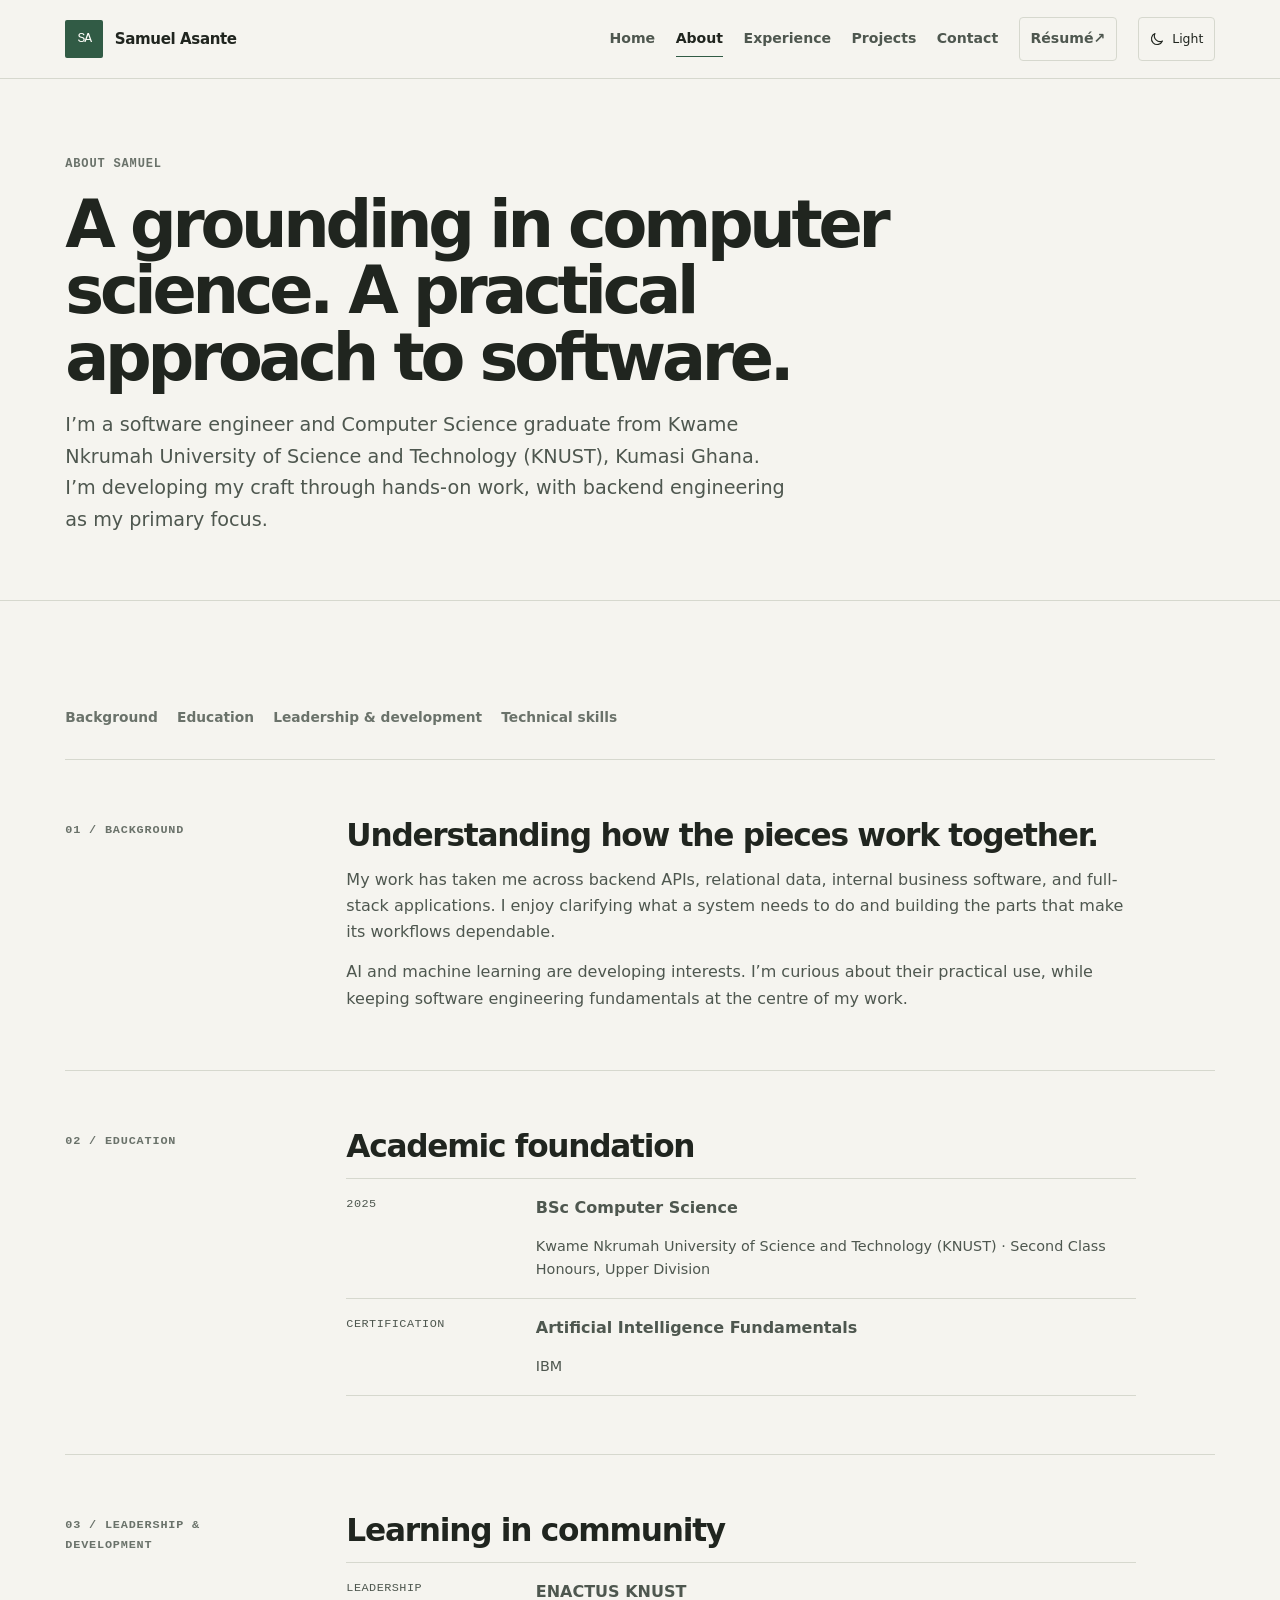
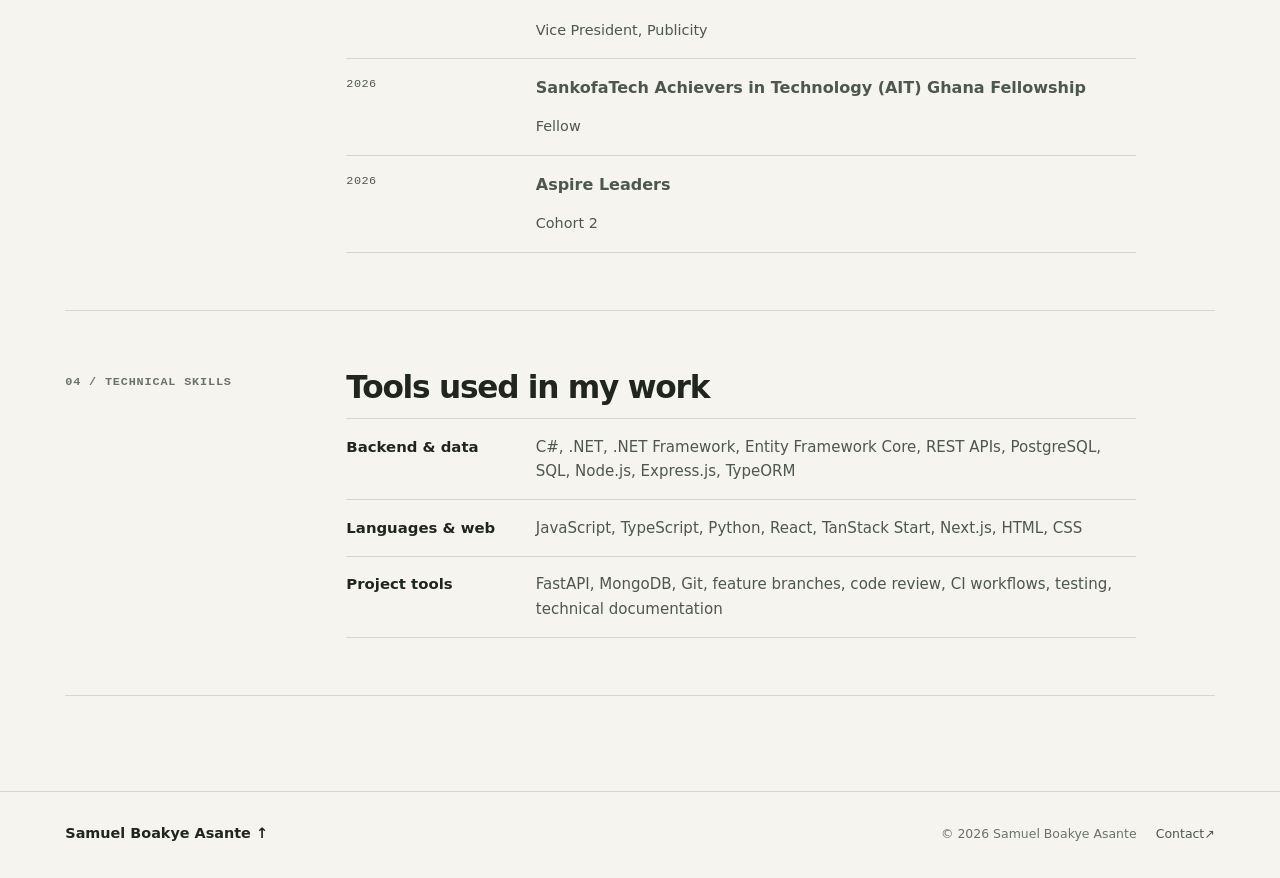
==== commit 649172e8: "Update about and projects pages for clarity; enhance descriptions and improve titles." ====
--- a/about.html
+++ b/about.html
@@ -16,7 +16,7 @@
     </nav>
   </div></header>
   <main id="main">
-    <header class="page-intro"><div class="container"><p class="page-kicker">About Samuel</p><h1>A grounding in computer science. A practical approach to software.</h1><p class="intro-copy">I’m a software engineer and 2025 Computer Science graduate from KNUST. I’m developing my craft through hands-on work, with backend engineering as my primary focus.</p></div></header>
+    <header class="page-intro"><div class="container"><p class="page-kicker">About Samuel</p><h1>A grounding in computer science. A practical approach to software.</h1><p class="intro-copy">I’m a software engineer and Computer Science graduate from Kwame Nkrumah University of Science and Technology (KNUST), Kumasi Ghana. I’m developing my craft through hands-on work, with backend engineering as my primary focus.</p></div></header>
     <div class="page-content container">
       <nav class="about-index" aria-label="On this page"><a href="#background">Background</a><a href="#education">Education</a><a href="#leadership">Leadership &amp; development</a><a href="#skills">Technical skills</a></nav>
       <section class="about-section" id="background" aria-labelledby="background-title"><p class="about-section-label">01 / Background</p><div class="about-section-content"><h2 id="background-title">Understanding how the pieces work together.</h2><p>My work has taken me across backend APIs, relational data, internal business software, and full-stack applications. I enjoy clarifying what a system needs to do and building the parts that make its workflows dependable.</p><p>AI and machine learning are developing interests. I’m curious about their practical use, while keeping software engineering fundamentals at the centre of my work.</p></div></section>
@@ -36,7 +36,7 @@
         <div class="about-skill-row"><h3>Backend &amp; data</h3><p>C#, .NET, .NET Framework, Entity Framework Core, REST APIs, PostgreSQL, SQL, Node.js, Express.js, TypeORM</p></div>
         <div class="about-skill-row"><h3>Languages &amp; web</h3><p>JavaScript, TypeScript, Python, React, TanStack Start, Next.js, HTML, CSS</p></div>
         <div class="about-skill-row"><h3>Project tools</h3><p>FastAPI, MongoDB, Git, feature branches, code review, CI workflows, testing, technical documentation</p></div>
-      </div><p class="about-skills-note">A concise selection from my work and project experience; it does not imply equal depth across every tool.</p></div></section>
+      <!-- </div><p class="about-skills-note">A concise selection from my work and project experience; it does not imply equal depth across every tool.</p></div></section> -->
     </div>
   </main>
   <footer class="site-footer"><div class="footer-inner container"><a class="footer-name" href="index.html">Samuel Boakye Asante <span aria-hidden="true">↑</span></a><div class="footer-meta"><span>© <span data-current-year>2026</span> Samuel Boakye Asante</span><a href="contact.html">Contact <span aria-hidden="true">↗</span></a></div></div></footer>
